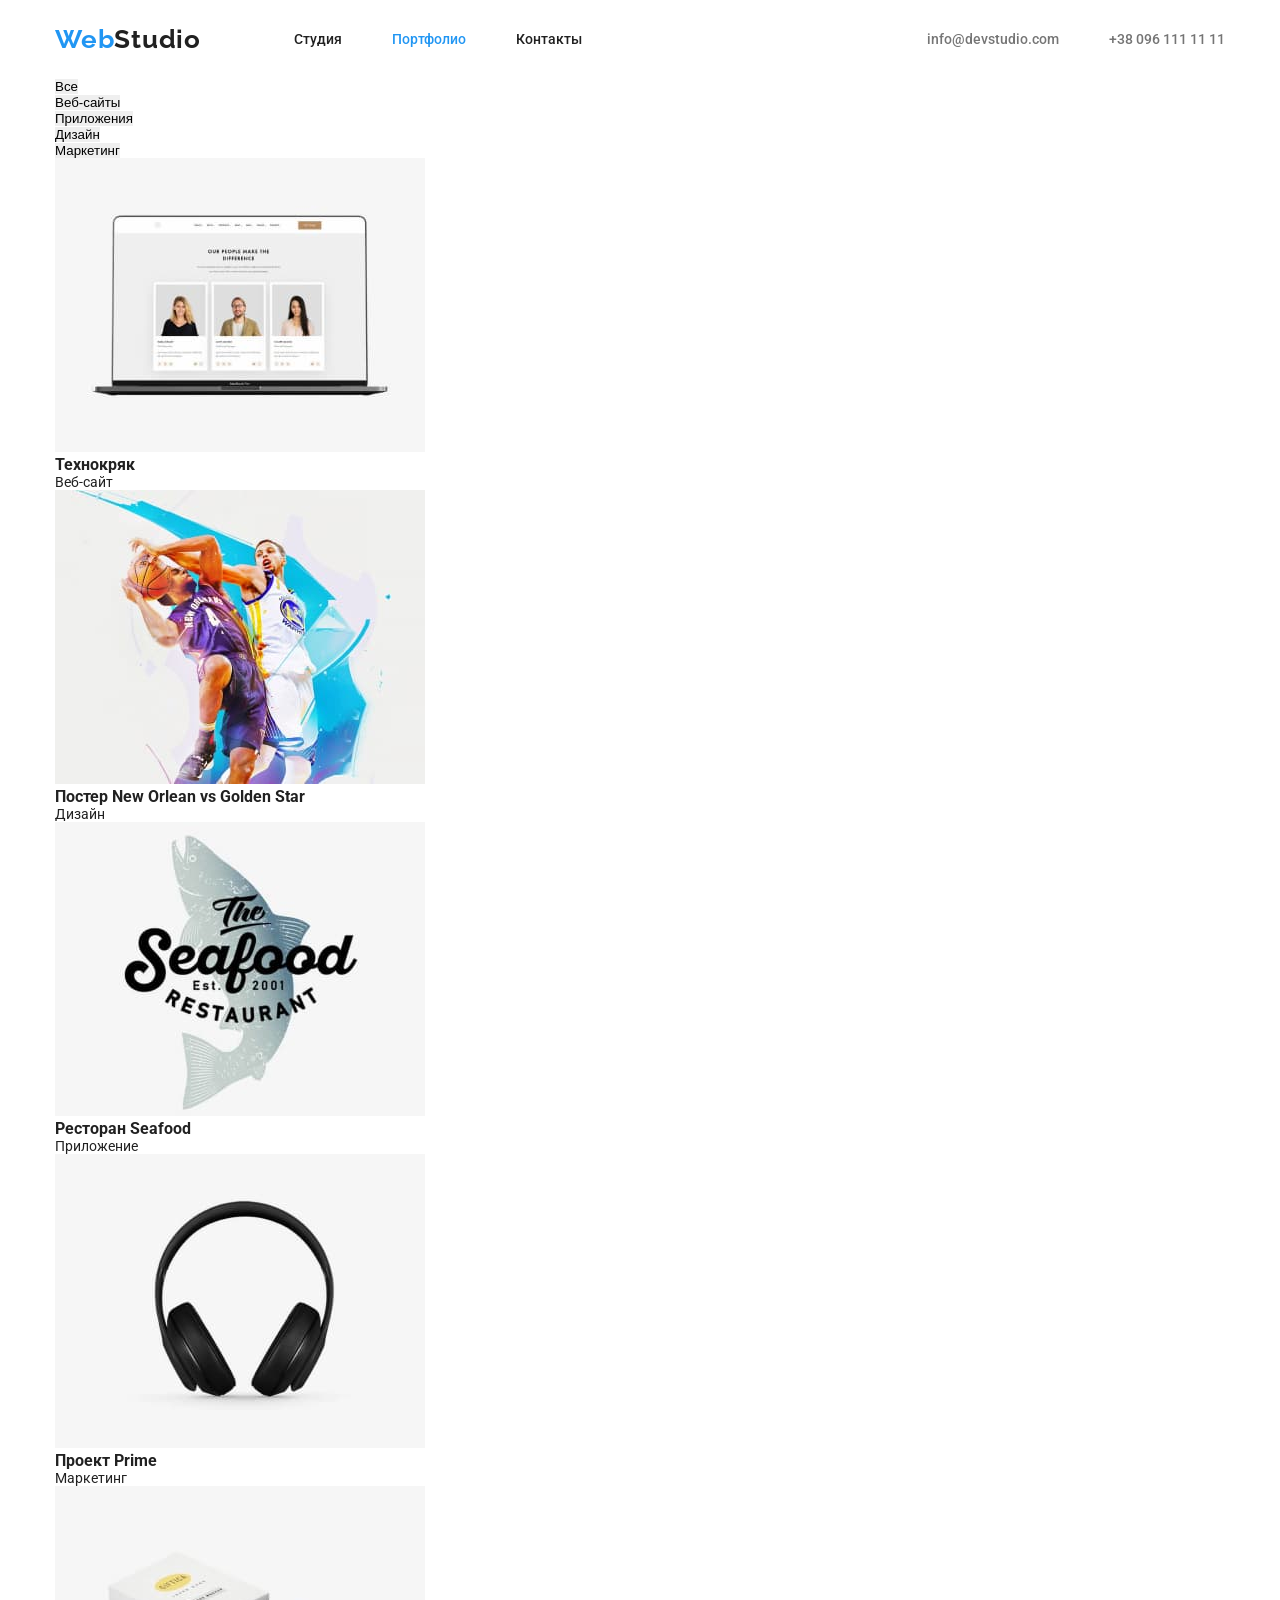
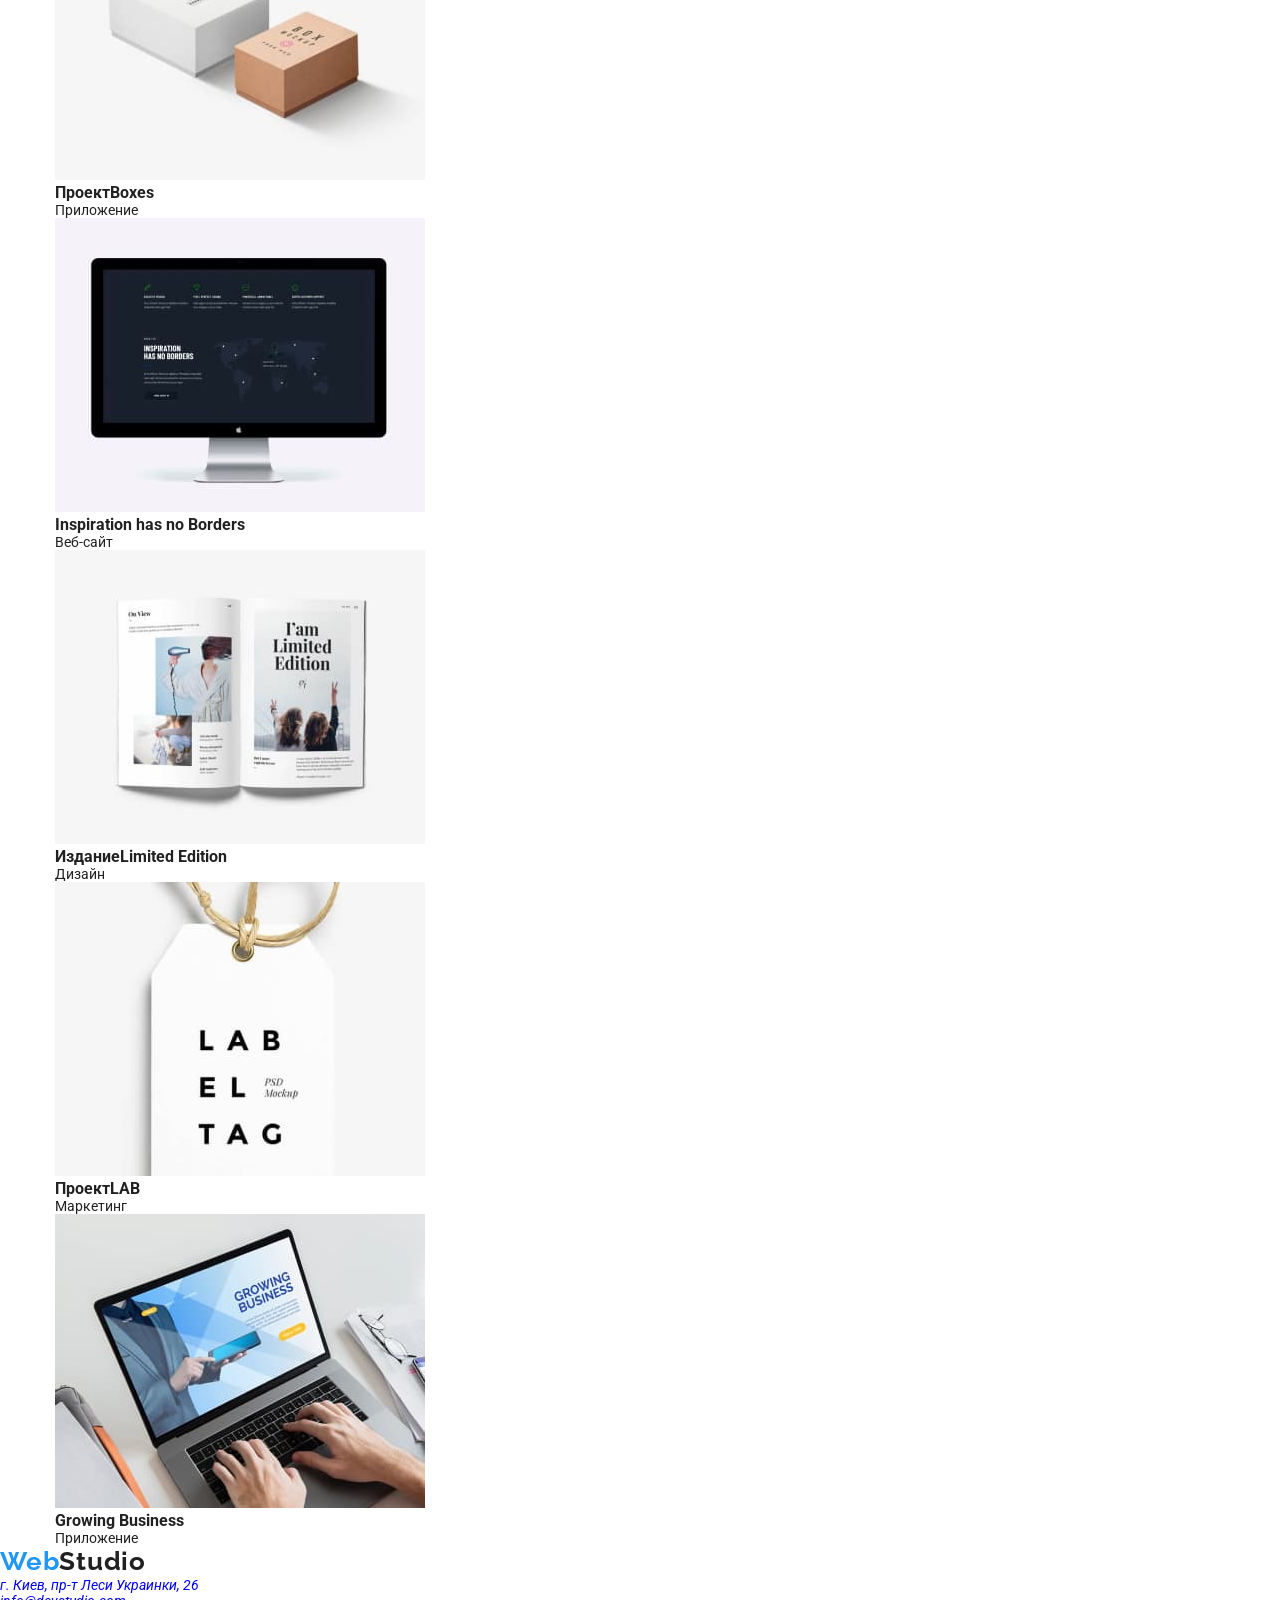
==== portfolio.html @ 77fec7ca "portfolio page  added Portfolio and syles partly" ====
<!DOCTYPE html>
<html lang="ru">
    <head>
        <meta charset="UTF-8" />
        <meta http-equiv="X-UA-Compatible" content="IE=edge" />
        <meta name="viewport" content="width=device-width, initial-scale=1.0" />
        <title>WebStudio</title>
        <link rel="preconnect" href="https://fonts.googleapis.com" />
        <link rel="preconnect" href="https://fonts.gstatic.com" crossorigin />
        <link
            href="https://fonts.googleapis.com/css2?family=Raleway:wght@500;700&family=Roboto:wght@400;500;700;900&display=swap"
            rel="stylesheet"
        />
        <link rel="stylesheet" href="./css/style.css" />
        <style>
            body {
                font-size: 14px;
                font-weight: 400;
                font-style: normal;
                font-family: 'Roboto', sans-serif;
                color: var(--primary-color);
            }
        </style>
    </head>
    <body>
        <header class="header">
            <div class="container header-container">
                <nav class="page-nav">
                    <a href="index.html" class="logo" lang="en"
                        >Web<span class="logo-studio">Studio</span></a
                    >
                    <ul class="nav-links">
                        <li class="nav-links-item">
                            <a class="nav-links-link" href="./index.html"
                                >Студия</a
                            >
                        </li>
                        <li class="nav-links-item">
                            <a
                                class="nav-links-link current"
                                href="./portfolio.html"
                                >Портфолио</a
                            >
                        </li>
                        <li class="nav-links-item">
                            <a class="nav-links-link" href="#">Контакты</a>
                        </li>
                    </ul>
                </nav>

                <ul class="contacts">
                    <li class="contacts-item">
                        <a
                            class="contacts-link"
                            href="mailto:info@devstudio.com"
                            >info@devstudio.com</a
                        >
                    </li>
                    <li class="contacts-item">
                        <a class="contacts-link" href="tel.:+380961111111"
                            >+38 096 111 11 11</a
                        >
                    </li>
                </ul>
            </div>
        </header>
        <main>
            <section>
                <h1 hidden>Примеры работ</h1>
                <div class="container">
                    <nav>
                        <ul>
                            <li><button type="button">Все</button></li>
                            <li><button type="button">Веб-сайты</button></li>
                            <li><button type="button">Приложения</button></li>
                            <li><button type="button">Дизайн</button></li>
                            <li><button type="button">Маркетинг</button></li>
                        </ul>
                    </nav>
                </div>
                <div class="container">
                    <ul>
                        <li>
                            <img
                                src="./images/project-1.jpg"
                                alt="Экран ноутбука"
                                width="370"
                                height="294"
                            />
                            <div>
                                <h3>Технокряк</h3>
                                <p>Веб-сайт</p>
                            </div>
                        </li>
                        <li>
                            <img
                                src="./images/project-2.jpg"
                                alt="Постер Баскетбол"
                                width="370"
                                height="294"
                            />
                            <div>
                                <h3>
                                    Постер
                                    <span lang="en"
                                        >New Orlean vs Golden Star</span
                                    >
                                </h3>
                                <p>Дизайн</p>
                            </div>
                        </li>
                        <li>
                            <img
                                src="./images/project-3.jpg"
                                alt="Логотип ресторана в виде рыбы"
                                width="370"
                                height="294"
                            />
                            <div>
                                <h3>Ресторан <span lang="en">Seafood</span></h3>
                                <p>Приложение</p>
                            </div>
                        </li>
                        <li>
                            <img
                                src="./images/project-4.jpg"
                                alt="Чёрные наушники"
                                width="370"
                                height="294"
                            />
                            <div>
                                <h3>Проект <span>Prime</span></h3>
                                <p>Маркетинг</p>
                            </div>
                        </li>
                        <li>
                            <img
                                src="./images/project-5.jpg"
                                alt="Две коробки"
                                width="370"
                                height="294"
                            />
                            <div>
                                <h3>Проект<span>Boxes</span></h3>
                                <p>Приложение</p>
                            </div>
                        </li>
                        <li>
                            <img
                                src="./images/project-6.jpg"
                                alt="Монитор"
                                width="370"
                                height="294"
                            />
                            <div>
                                <h3 lang="en">Inspiration has no Borders</h3>
                                <p>Веб-сайт</p>
                            </div>
                        </li>
                        <li>
                            <img
                                src="./images/project-7.jpg"
                                alt="Открытый журнал"
                                width="370"
                                height="294"
                            />
                            <div>
                                <h3>
                                    Издание<span lang="en"
                                        >Limited Edition</span
                                    >
                                </h3>
                                <p>Дизайн</p>
                            </div>
                        </li>
                        <li>
                            <img
                                src="./images/project-8.jpg"
                                alt="Белая лейба"
                                width="370"
                                height="294"
                            />
                            <div>
                                <h3>Проект<span lang="en">LAB</span></h3>
                                <p>Маркетинг</p>
                            </div>
                        </li>
                        <li>
                            <img
                                src="./images/project-9.jpg"
                                alt="включенный ноутбук"
                                width="370"
                                height="294"
                            />
                            <div>
                                <h3 lang="en">Growing Business</h3>
                                <p>Приложение</p>
                            </div>
                        </li>
                    </ul>
                </div>
            </section>
        </main>
        <footer>
            <a href="index.html" class="logo" lang="en"
                >Web<span class="logo-studio">Studio</span></a
            >
            <address>
                <ul>
                    <li>
                        <a
                            href="https://goo.gl/maps/FijGcH8Aq5q6NyHH6"
                            target="_blank"
                            rel="noopener noreferrer"
                            >г. Киев, пр-т Леси Украинки, 26</a
                        >
                    </li>
                    <li>
                        <a href="mailto:info@devstudio.com"
                            >info@devstudio.com</a
                        >
                    </li>
                    <li>
                        <a href="tel.:+380961111111">+38 096 111 11 11</a>
                    </li>
                </ul>
            </address>
        </footer>
    </body>
</html>
---- css/style.css ----
:root {
    --primary-color: #212121;
    --secondary-color: #757575;
    --hover-color: #2196f3;
    --background-color: #2f303a;
}
/* Reset styles */
*,
*::after,
*::before {
    margin: 0;
    padding: 0;
    box-sizing: border-box;
}
a {
    text-decoration: none;
}
ul {
    list-style: none;
}
input,
textarea {
    outline: none;
}
button {
    cursor: pointer;
    border: none;
}
/* Main styles */
body {
    font-size: 14px;
    font-weight: 400;
    font-style: normal;
    font-family: 'Roboto', sans-serif;
    color: var(--primary-color);
}
.section {
    padding: 94px 0;
}

.container {
    width: 1200px;
    margin: 0 auto;
    padding: 0 15px;
}
.page-nav,
.contacts,
.nav-links,
.header-container {
    display: flex;
}

.header-container {
    justify-content: space-between;
}
.logo {
    font-family: 'Raleway';
    font-style: normal;
    font-weight: bold;
    font-size: 26px;
    line-height: 31px;
    letter-spacing: 0.03em;
    color: var(--hover-color);
    margin-right: 93px;
}
.logo span {
    color: var(--primary-color);
}
.nav-links-item + .nav-links-item {
    margin-left: 50px;
}
.contacts-item:not(:last-child) {
    margin-right: 50px;
}
.nav-links-link,
.contacts-link {
    padding: 31px 0;
    display: block;
    color: var(--primary-color);
    font-weight: 500;
}
.contacts-link {
    color: var(--secondary-color);
}
.page-nav {
    align-items: center;
}
.contacts-link:focus,
.nav-links-link:focus,
.contacts-link:hover,
.nav-links-link:hover {
    color: var(--hover-color);
}
.current {
    color: var(--hover-color);
}
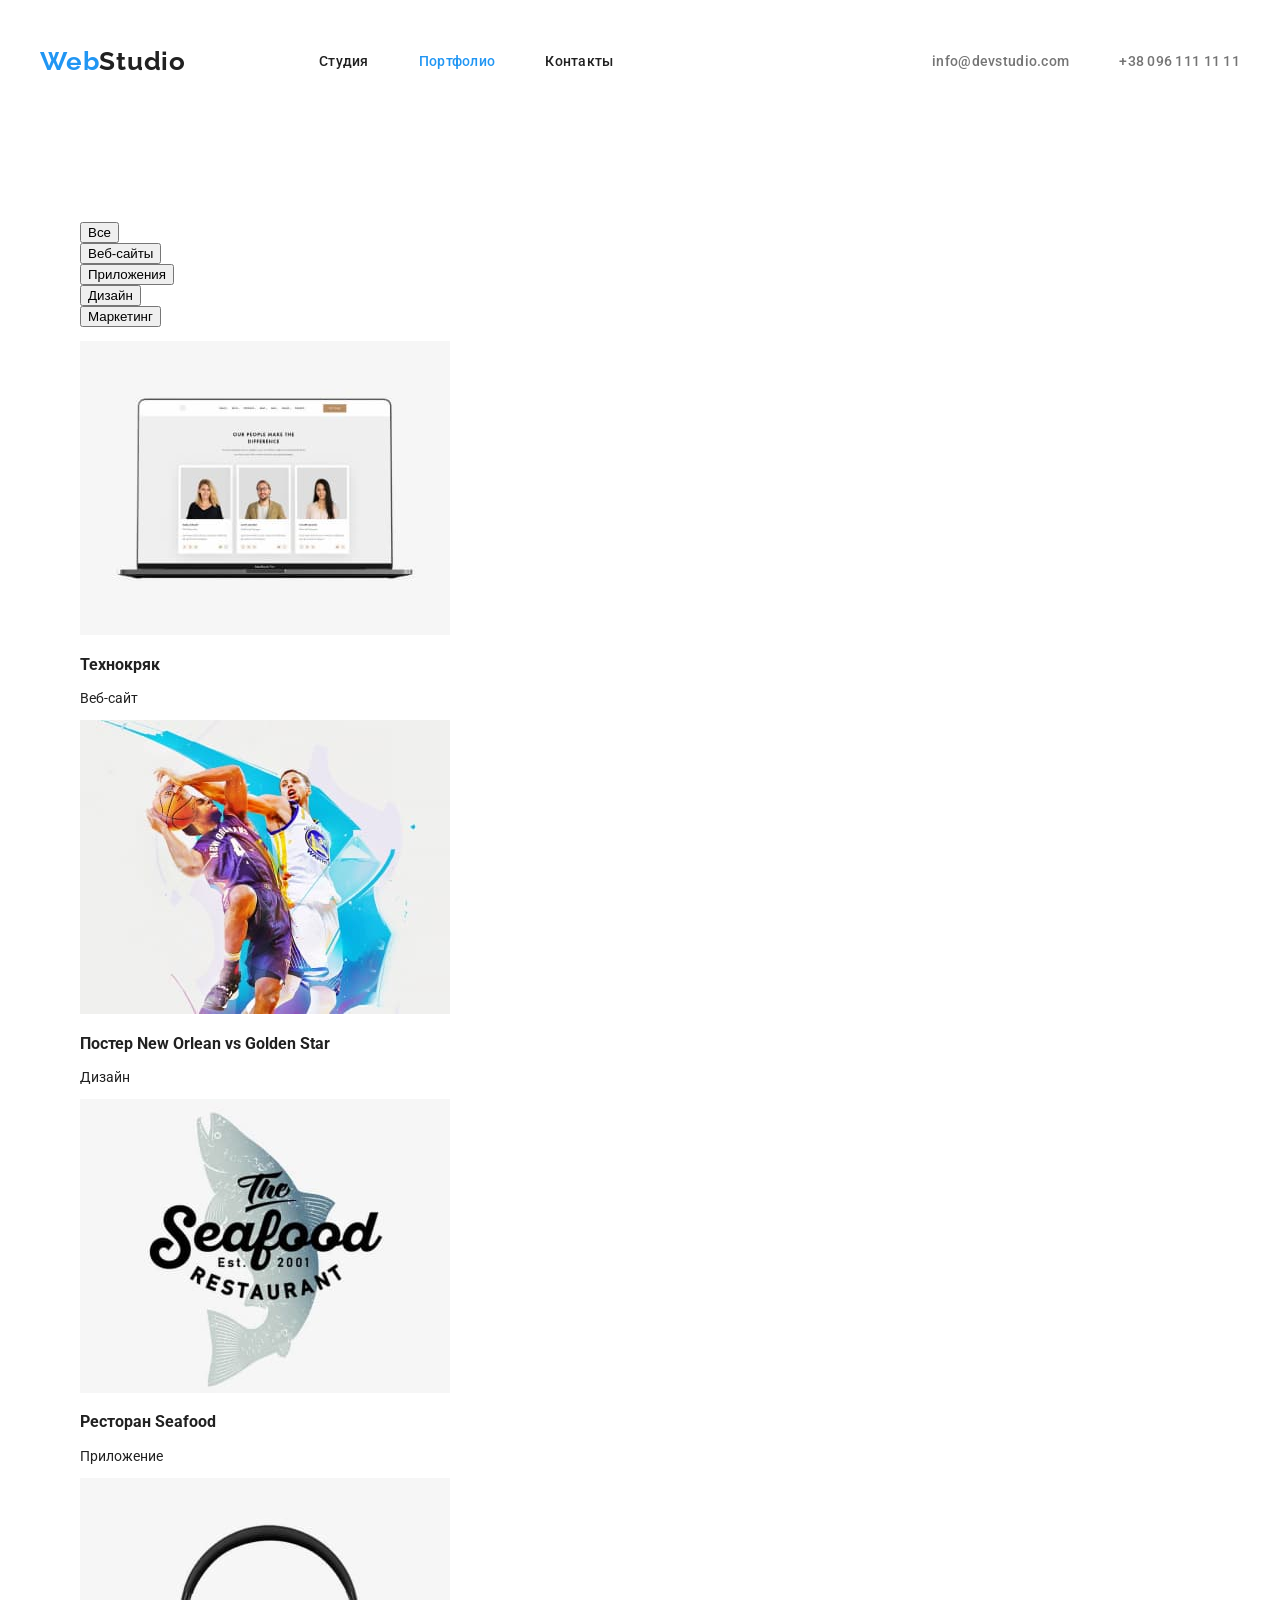
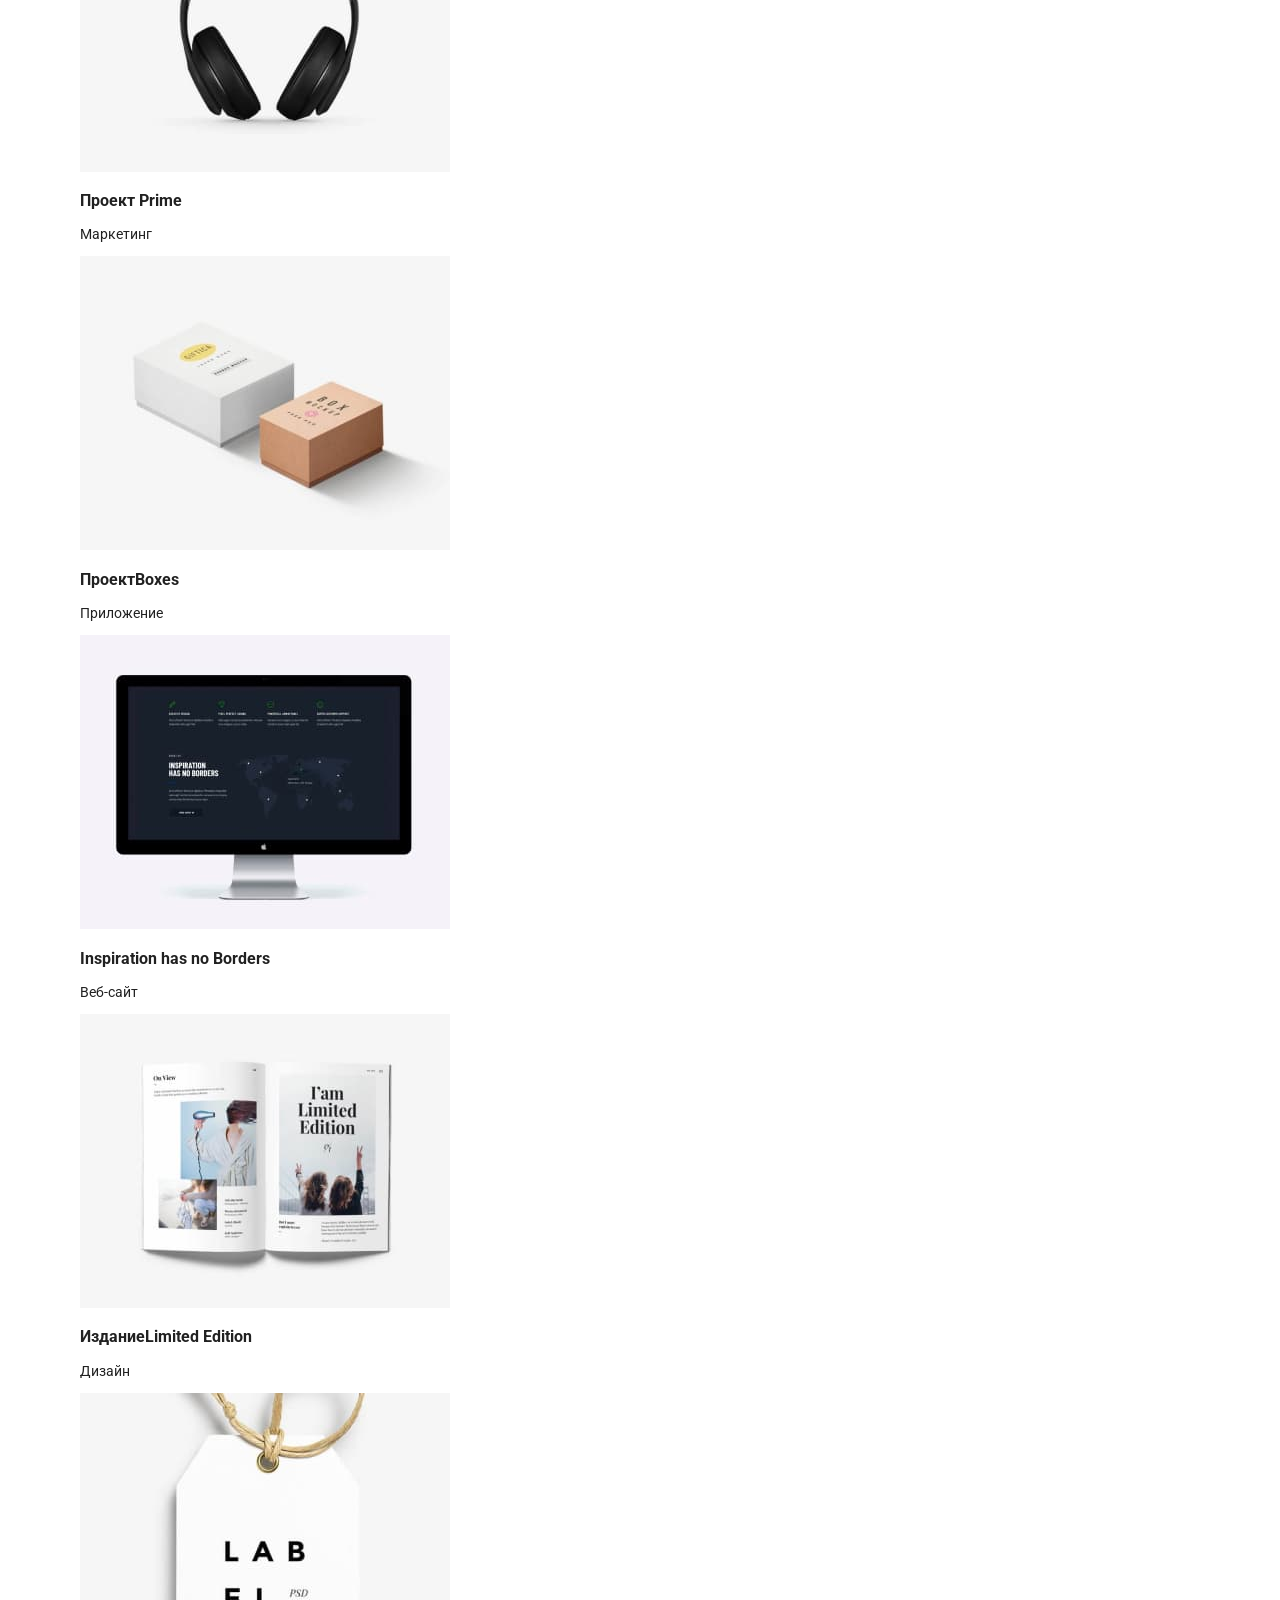
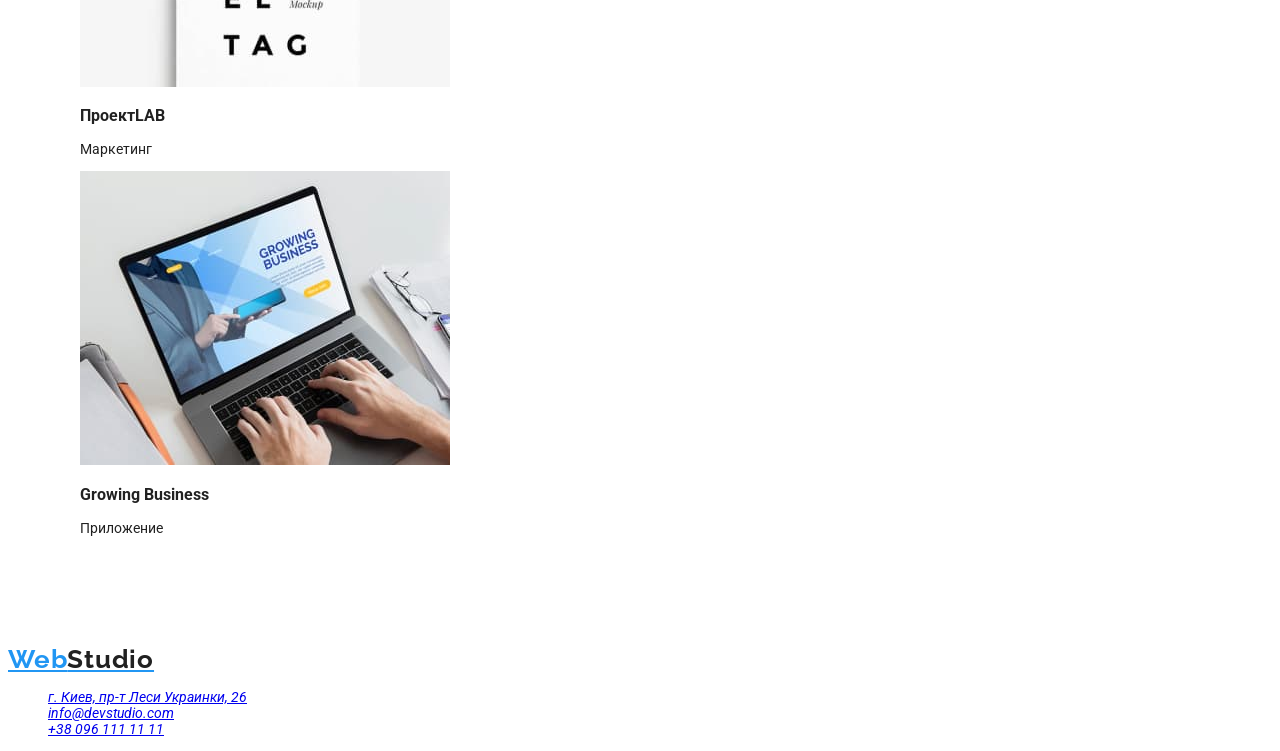
==== commit 913949c7: "всё что успел к 23:00 Доделаю сегодня до 24:00" ====
--- a/portfolio.html
+++ b/portfolio.html
@@ -26,38 +26,43 @@
         <header class="header">
             <div class="container header-container">
                 <nav class="page-nav">
-                    <a href="index.html" class="logo" lang="en"
+                    <a href="index.html" class="logo link-reset" lang="en"
                         >Web<span class="logo-studio">Studio</span></a
                     >
-                    <ul class="nav-links">
+                    <ul class="nav-links ul-reset">
                         <li class="nav-links-item">
-                            <a class="nav-links-link" href="./index.html"
+                            <a
+                                class="nav-links-link link-reset"
+                                href="./index.html"
                                 >Студия</a
                             >
                         </li>
                         <li class="nav-links-item">
                             <a
-                                class="nav-links-link current"
+                                class="nav-links-link current link-reset"
                                 href="./portfolio.html"
                                 >Портфолио</a
                             >
                         </li>
                         <li class="nav-links-item">
-                            <a class="nav-links-link" href="#">Контакты</a>
+                            <a class="nav-links-link link-reset" href="#"
+                                >Контакты</a
+                            >
                         </li>
                     </ul>
                 </nav>
-
-                <ul class="contacts">
+                <ul class="contacts ul-reset">
                     <li class="contacts-item">
                         <a
-                            class="contacts-link"
+                            class="contacts-link link-reset"
                             href="mailto:info@devstudio.com"
                             >info@devstudio.com</a
                         >
                     </li>
                     <li class="contacts-item">
-                        <a class="contacts-link" href="tel.:+380961111111"
+                        <a
+                            class="contacts-link link-reset"
+                            href="tel.:+380961111111"
                             >+38 096 111 11 11</a
                         >
                     </li>
@@ -65,11 +70,11 @@
             </div>
         </header>
         <main>
-            <section>
+            <section class="section">
                 <h1 hidden>Примеры работ</h1>
                 <div class="container">
                     <nav>
-                        <ul>
+                        <ul class="ul-reset">
                             <li><button type="button">Все</button></li>
                             <li><button type="button">Веб-сайты</button></li>
                             <li><button type="button">Приложения</button></li>
@@ -79,7 +84,7 @@
                     </nav>
                 </div>
                 <div class="container">
-                    <ul>
+                    <ul class="ul-reset">
                         <li>
                             <img
                                 src="./images/project-1.jpg"
@@ -206,7 +211,7 @@
                 >Web<span class="logo-studio">Studio</span></a
             >
             <address>
-                <ul>
+                <ul class="ul-reset">
                     <li>
                         <a
                             href="https://goo.gl/maps/FijGcH8Aq5q6NyHH6"
--- a/css/style.css
+++ b/css/style.css
@@ -3,30 +3,10 @@
     --secondary-color: #757575;
     --hover-color: #2196f3;
     --background-color: #2f303a;
+    --light-color: #fff;
+    --alt-hover-color: #188ce8;
 }
-/* Reset styles */
-*,
-*::after,
-*::before {
-    margin: 0;
-    padding: 0;
-    box-sizing: border-box;
-}
-a {
-    text-decoration: none;
-}
-ul {
-    list-style: none;
-}
-input,
-textarea {
-    outline: none;
-}
-button {
-    cursor: pointer;
-    border: none;
-}
-/* Main styles */
+
 body {
     font-size: 14px;
     font-weight: 400;
@@ -48,6 +28,9 @@
 .nav-links,
 .header-container {
     display: flex;
+    font-weight: 500;
+    line-height: 1.14;
+    letter-spacing: 0.02em;
 }
 
 .header-container {
@@ -55,10 +38,9 @@
 }
 .logo {
     font-family: 'Raleway';
-    font-style: normal;
     font-weight: bold;
     font-size: 26px;
-    line-height: 31px;
+    line-height: 1.19;
     letter-spacing: 0.03em;
     color: var(--hover-color);
     margin-right: 93px;
@@ -78,6 +60,7 @@
     display: block;
     color: var(--primary-color);
     font-weight: 500;
+    line-height: 1.17;
 }
 .contacts-link {
     color: var(--secondary-color);
@@ -94,3 +77,83 @@
 .current {
     color: var(--hover-color);
 }
+.link-reset {
+    text-decoration: none;
+}
+.hero-hl {
+    color: var(--light-color);
+}
+.hero-section {
+    background-color: var(--background-color);
+    font-weight: 900;
+    font-size: 44px;
+    line-height: 1.36;
+    /* or 136% */
+
+    text-align: center;
+    letter-spacing: 0.06em;
+    text-transform: uppercase;
+    text-shadow: 0px 4px 4px rgba(0, 0, 0, 0.25);
+}
+.ul-reset {
+    list-style: none;
+}
+.order-button {
+    color: var(--light-color);
+}
+.button {
+    cursor: pointer;
+    border: none;
+    border: none;
+    color: var(--light-color);
+    background-color: var(--hover-color);
+    font-weight: 700;
+    font-size: 16px;
+    line-height: 1.87;
+}
+.order-button:hover,
+.order-button:focus {
+    background-color: #188ce8;
+}
+.feature-hl {
+    font-weight: 700;
+    line-height: 1.14;
+    letter-spacing: 0.03em;
+    text-transform: uppercase;
+}
+.feature-text {
+    line-height: 1.17;
+    letter-spacing: 0.03em;
+    color: var(--secondary-color);
+}
+.what-we-do-hl {
+    font-weight: 700;
+    font-size: 36px;
+    line-height: 1.17;
+    text-align: center;
+    letter-spacing: 0.03em;
+}
+.team-hl {
+    font-weight: 700;
+    font-size: 36px;
+    line-height: 1.17;
+    text-align: center;
+    letter-spacing: 0.03em;
+}
+.teammate-name {
+    font-weight: 500;
+    font-size: 16px;
+    line-height: 1.19;
+    text-align: center;
+    letter-spacing: 0.03em;
+}
+.position {
+    font-size: 16px;
+    line-height: 1.19;
+    text-align: center;
+    letter-spacing: 0.03em;
+    color: var(--secondary-color);
+}
+.footer {
+    background-color: var(--background-color);
+}
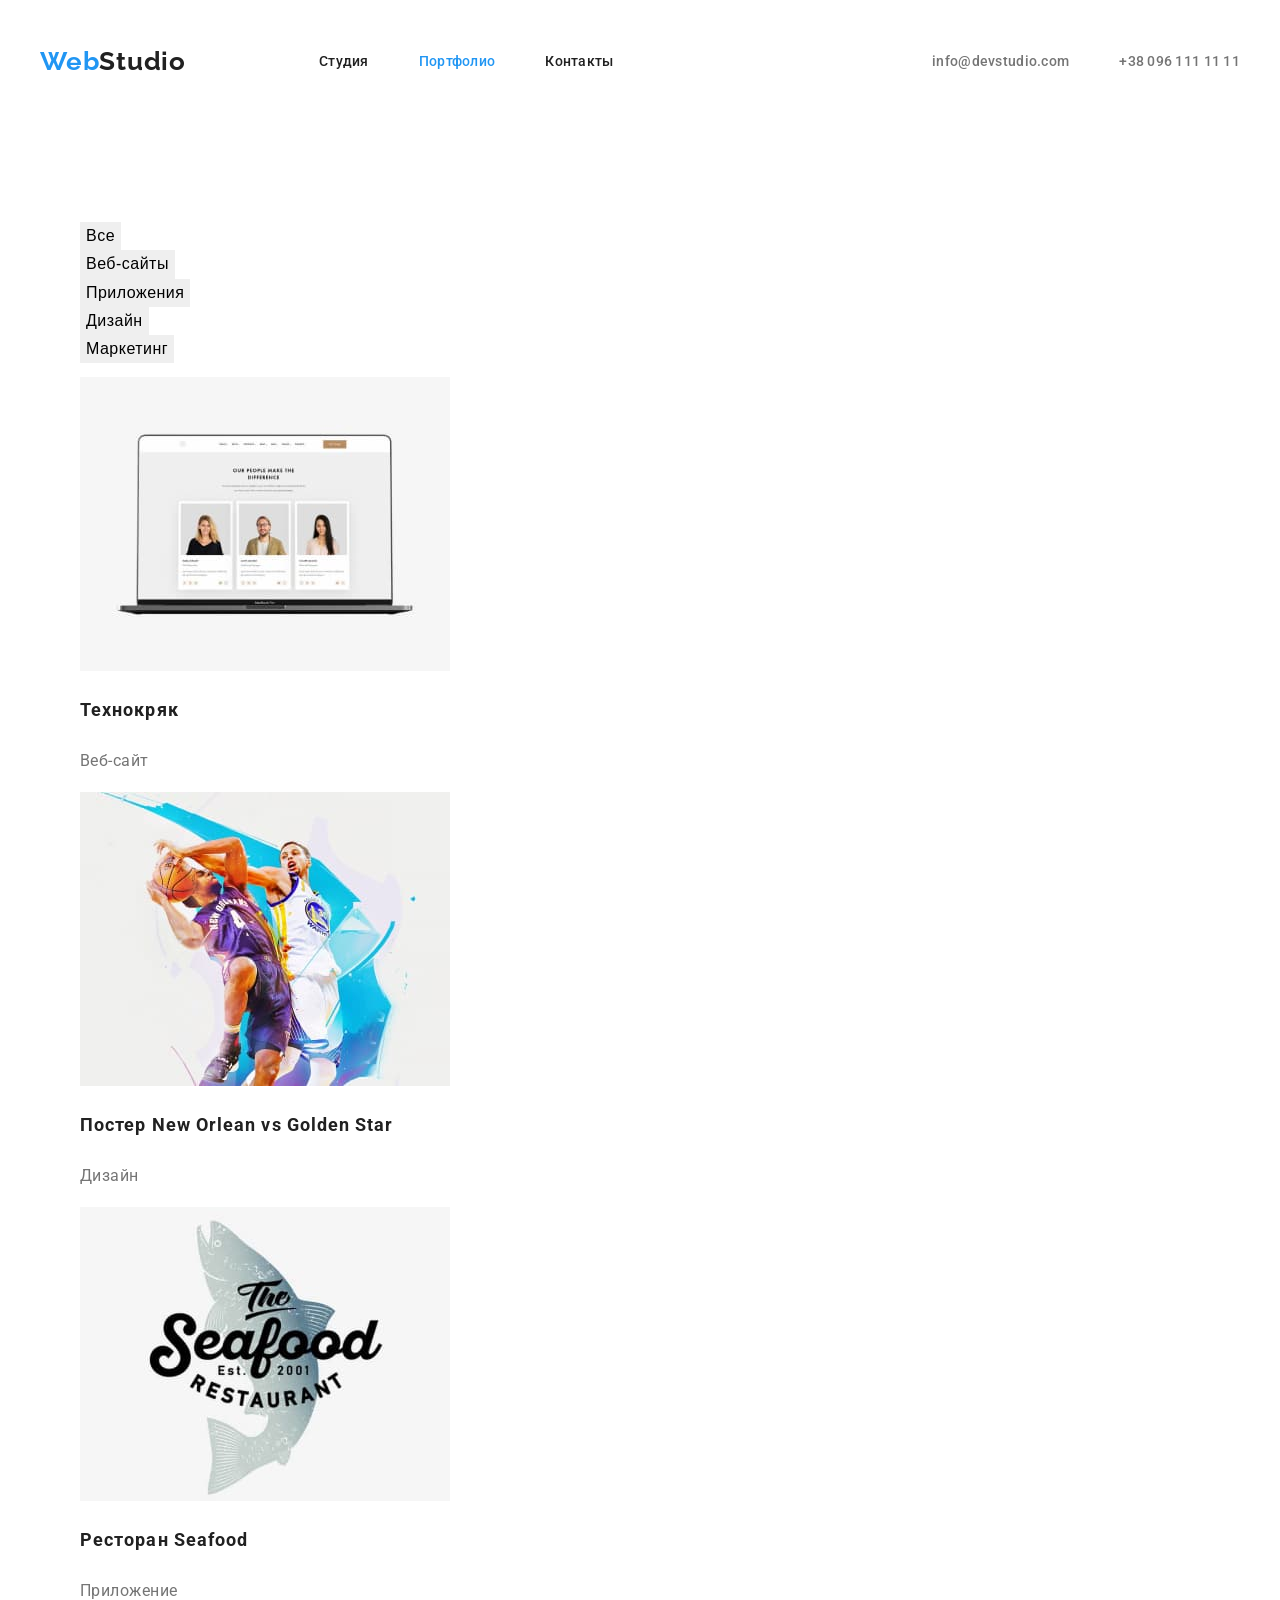
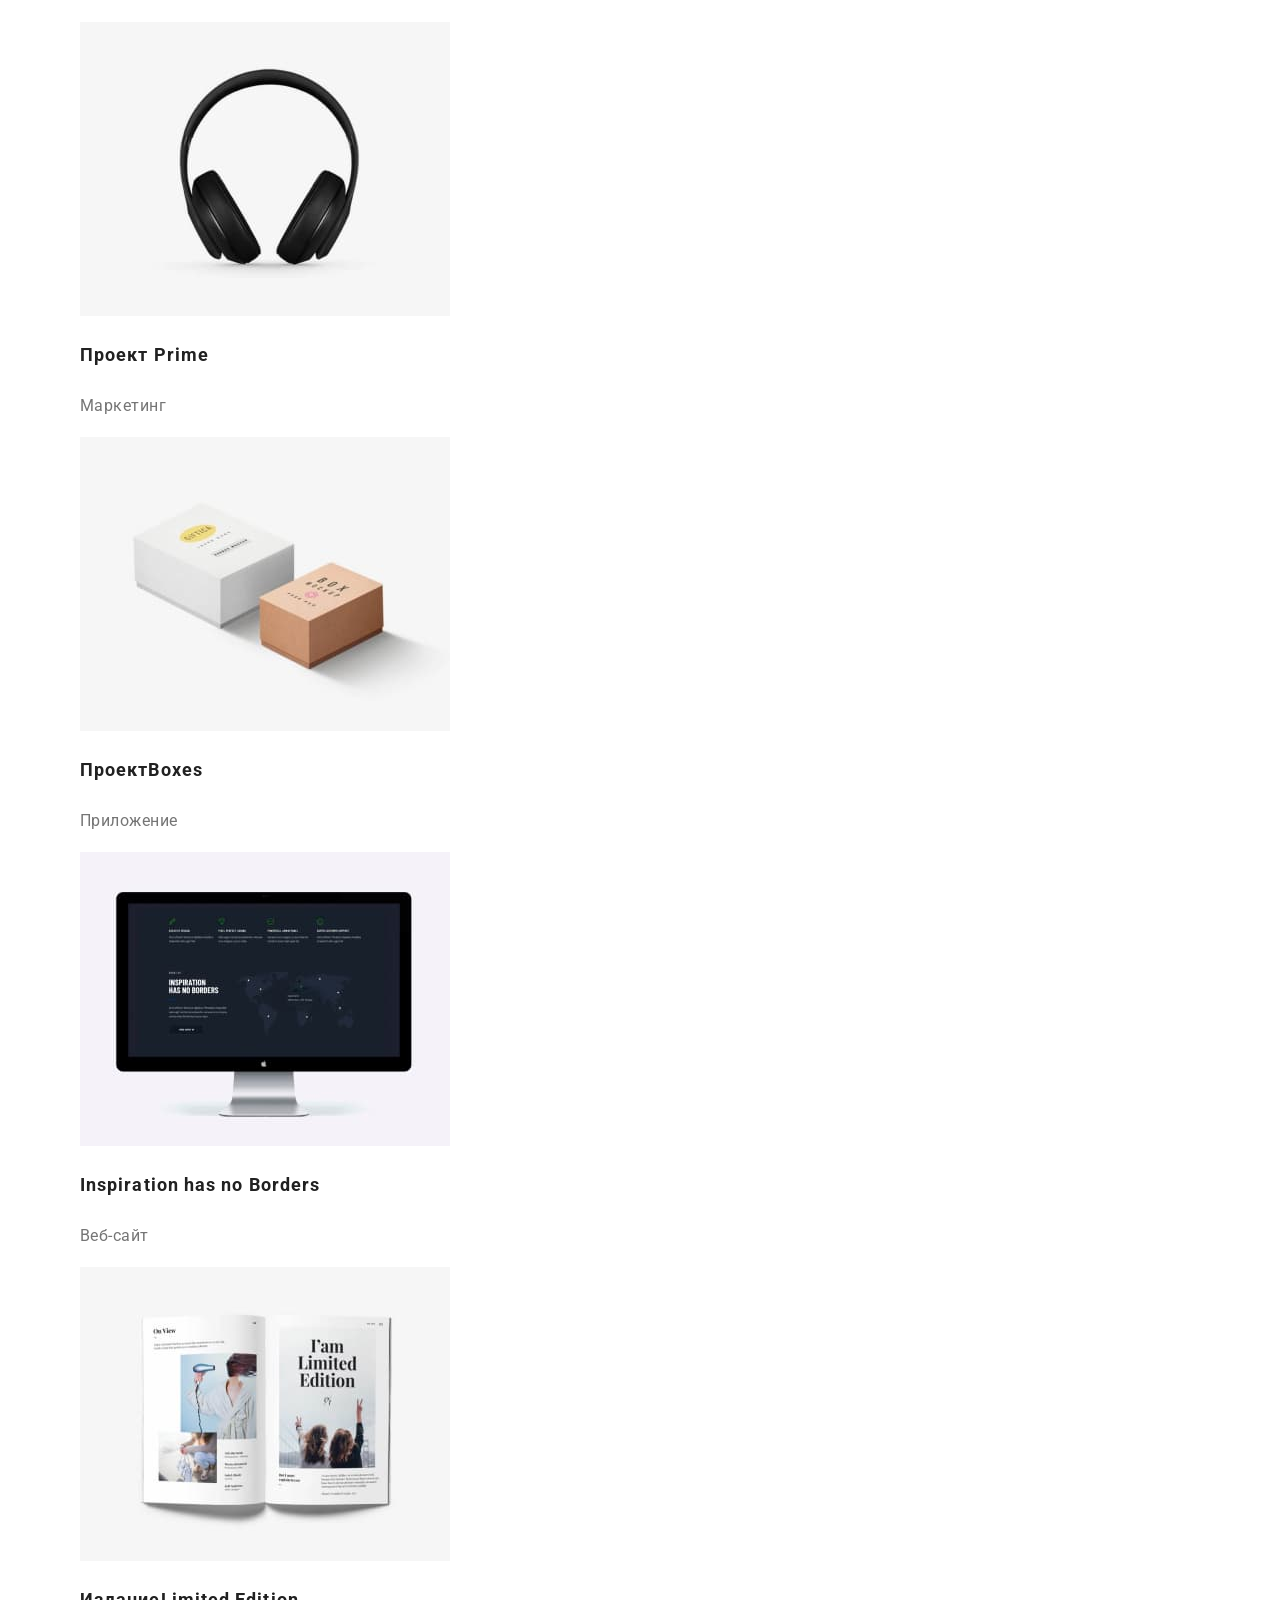
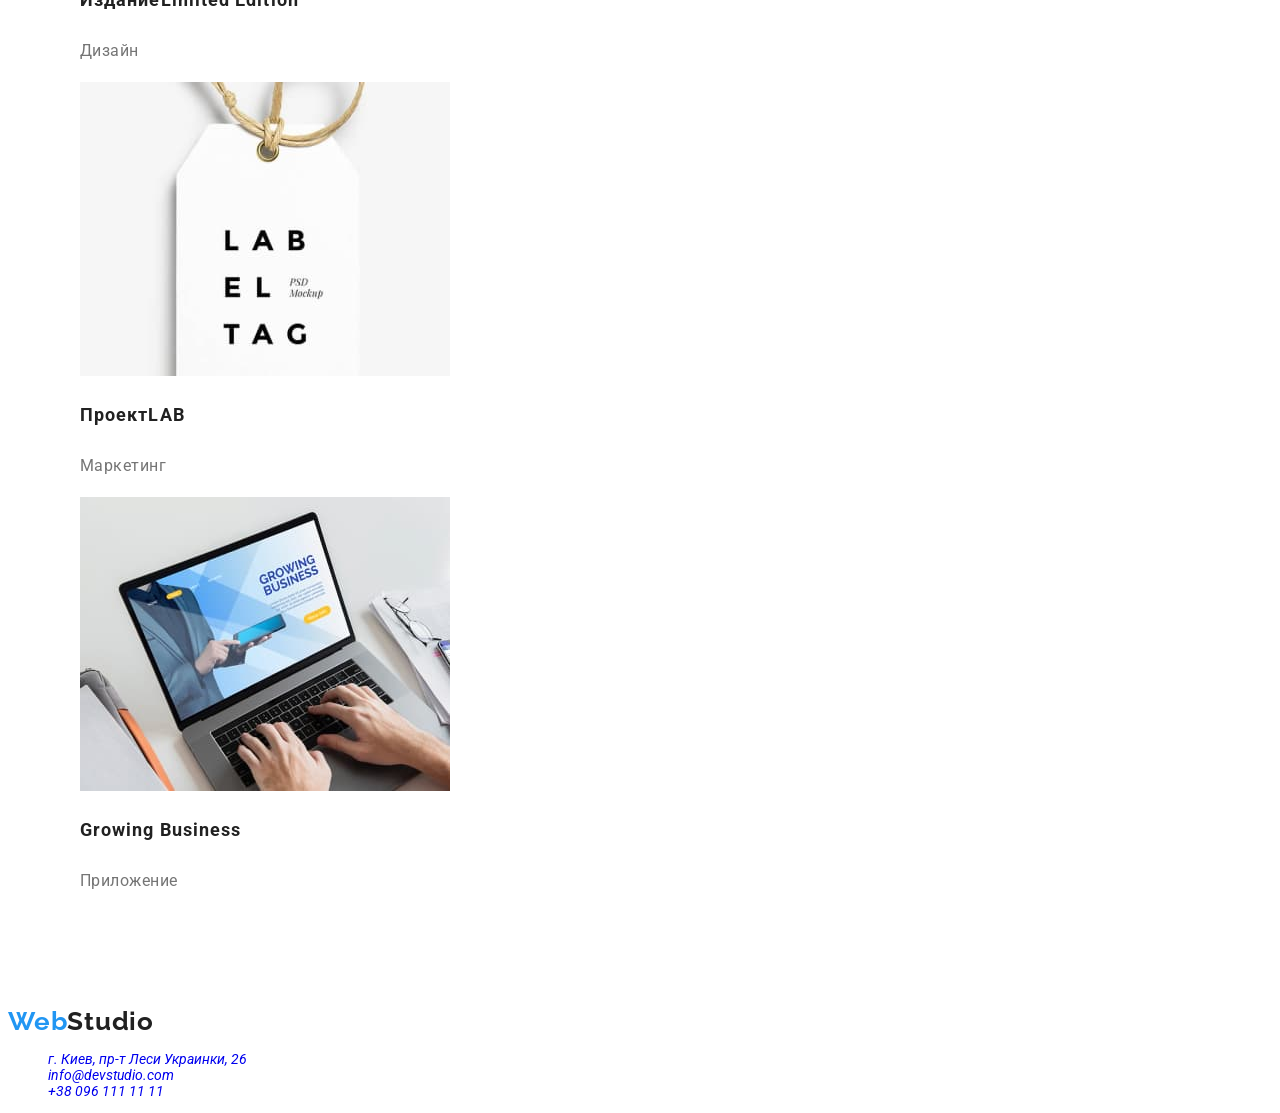
==== commit f53d2a8e: "portfolio styles Почти закончил" ====
--- a/portfolio.html
+++ b/portfolio.html
@@ -75,16 +75,36 @@
                 <div class="container">
                     <nav>
                         <ul class="ul-reset">
-                            <li><button type="button">Все</button></li>
-                            <li><button type="button">Веб-сайты</button></li>
-                            <li><button type="button">Приложения</button></li>
-                            <li><button type="button">Дизайн</button></li>
-                            <li><button type="button">Маркетинг</button></li>
+                            <li>
+                                <button type="button" class="filter-button">
+                                    Все
+                                </button>
+                            </li>
+                            <li>
+                                <button type="button" class="filter-button">
+                                    Веб-сайты
+                                </button>
+                            </li>
+                            <li>
+                                <button type="button" class="filter-button">
+                                    Приложения
+                                </button>
+                            </li>
+                            <li>
+                                <button type="button" class="filter-button">
+                                    Дизайн
+                                </button>
+                            </li>
+                            <li>
+                                <button type="button" class="filter-button">
+                                    Маркетинг
+                                </button>
+                            </li>
                         </ul>
                     </nav>
                 </div>
                 <div class="container">
-                    <ul class="ul-reset">
+                    <ul class="ul-reset portfolio-list">
                         <li>
                             <img
                                 src="./images/project-1.jpg"
@@ -207,13 +227,14 @@
             </section>
         </main>
         <footer>
-            <a href="index.html" class="logo" lang="en"
+            <a href="index.html" class="logo link-reset" lang="en"
                 >Web<span class="logo-studio">Studio</span></a
             >
             <address>
                 <ul class="ul-reset">
                     <li>
                         <a
+                            class="link-reset address-link"
                             href="https://goo.gl/maps/FijGcH8Aq5q6NyHH6"
                             target="_blank"
                             rel="noopener noreferrer"
@@ -221,12 +242,18 @@
                         >
                     </li>
                     <li>
-                        <a href="mailto:info@devstudio.com"
+                        <a
+                            class="link-reset address-link"
+                            href="mailto:info@devstudio.com"
                             >info@devstudio.com</a
                         >
                     </li>
                     <li>
-                        <a href="tel.:+380961111111">+38 096 111 11 11</a>
+                        <a
+                            class="link-reset address-link"
+                            href="tel.:+380961111111"
+                            >+38 096 111 11 11</a
+                        >
                     </li>
                 </ul>
             </address>
--- a/css/style.css
+++ b/css/style.css
@@ -104,7 +104,6 @@
 .button {
     cursor: pointer;
     border: none;
-    border: none;
     color: var(--light-color);
     background-color: var(--hover-color);
     font-weight: 700;
@@ -157,3 +156,33 @@
 .footer {
     background-color: var(--background-color);
 }
+.filter-button {
+    border: none;
+    font-weight: 500;
+    font-size: 16px;
+    line-height: 1.63;
+    text-align: center;
+    letter-spacing: 0.03em;
+}
+.filter-button:hover,
+filter-button:focus {
+    color: var(--light-color);
+    background-color: var(--hover-color);
+    border: none;
+}
+.portfolio-list h3 {
+    font-weight: 700;
+    font-size: 18px;
+    line-height: 2;
+    letter-spacing: 0.06em;
+}
+.portfolio-list p {
+    font-size: 16px;
+    line-height: 1.88;
+    letter-spacing: 0.03em;
+    color: var(--secondary-color);
+}
+.address-link:hover,
+.address-link:focus {
+    color: var();
+}
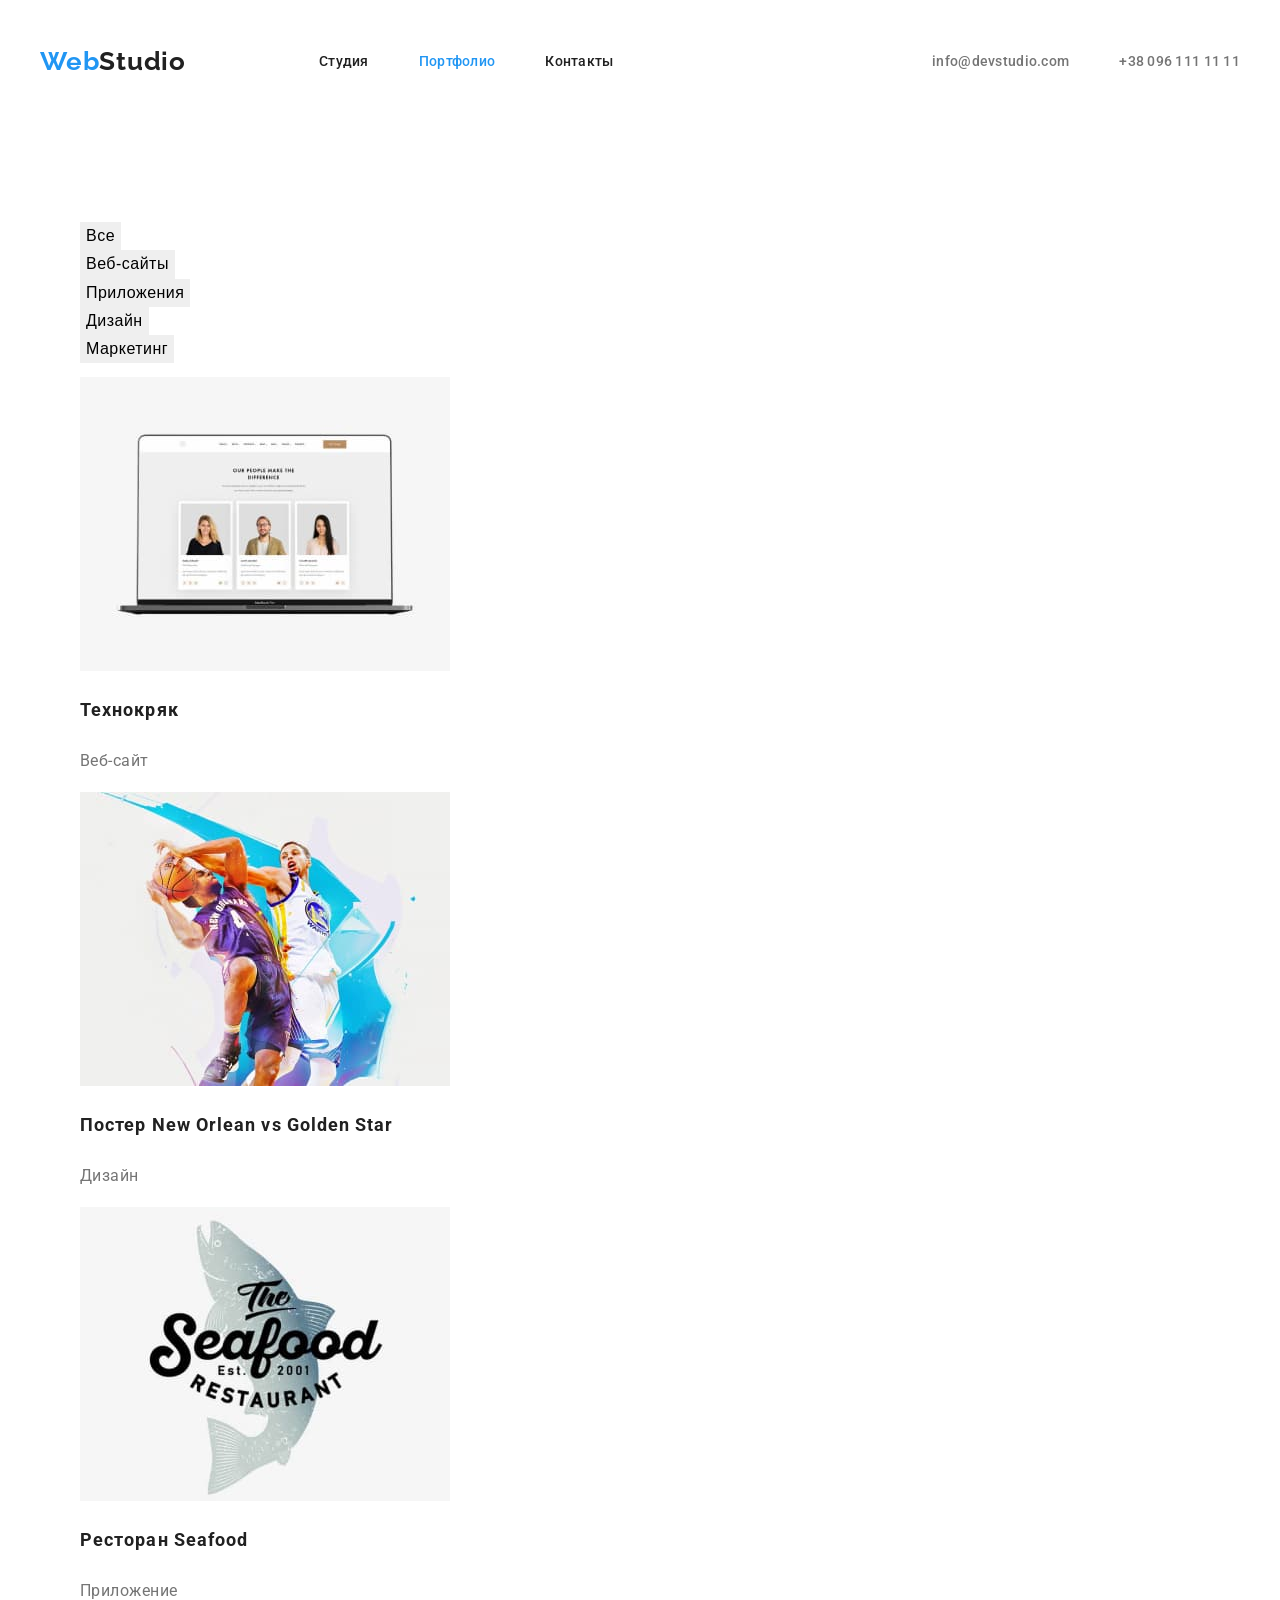
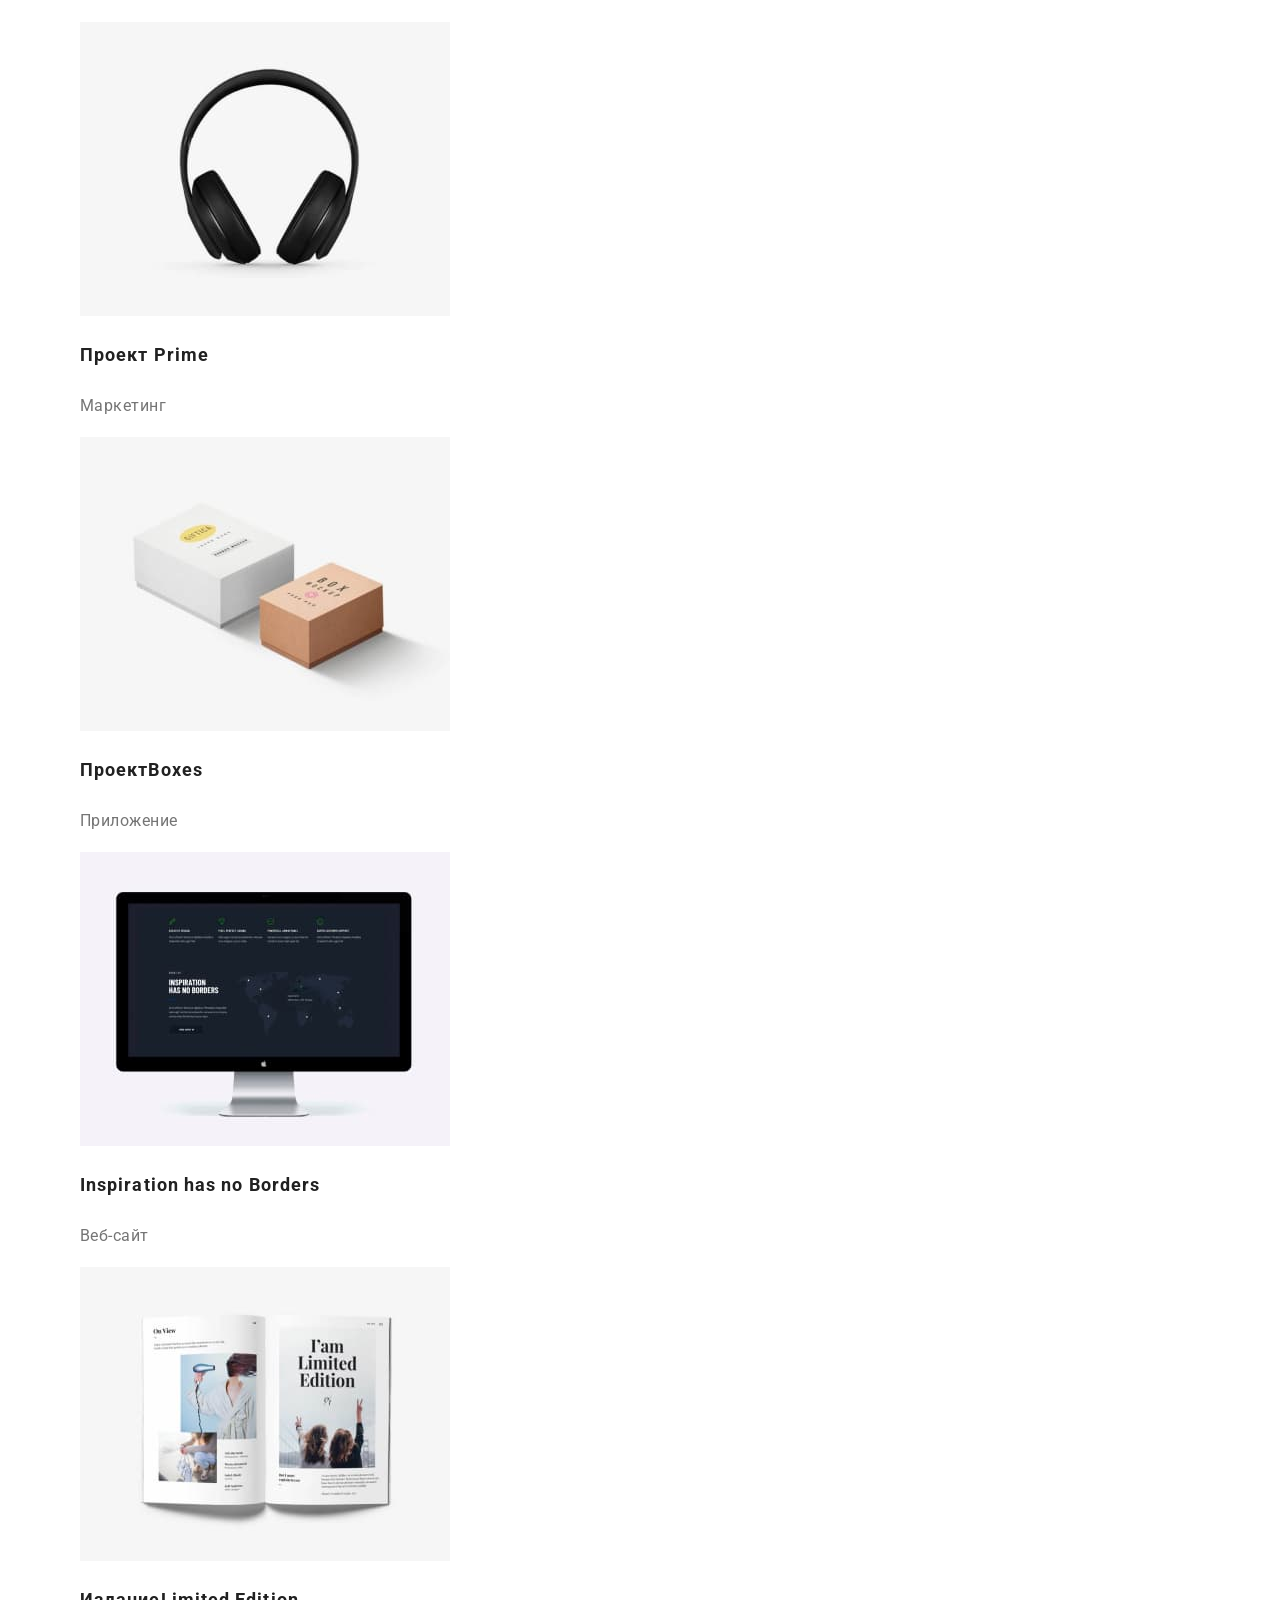
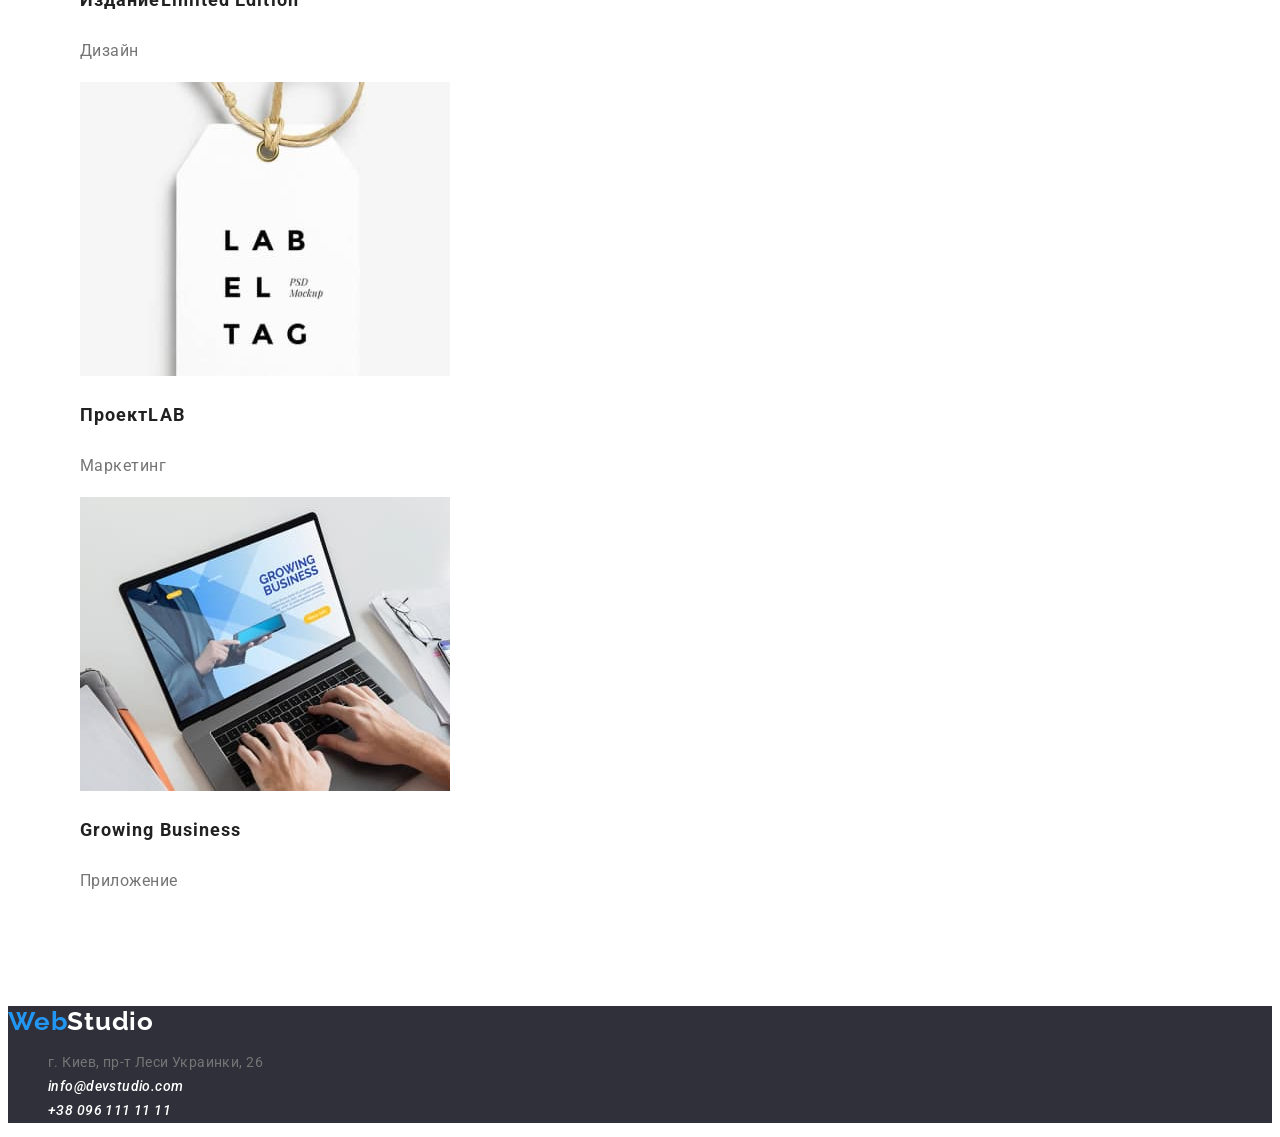
==== commit 03d0f85d: "Finished HW-2 At last! Hope it`s correct. Sorry for delay!" ====
--- a/portfolio.html
+++ b/portfolio.html
@@ -226,12 +226,12 @@
                 </div>
             </section>
         </main>
-        <footer>
+        <footer class="footer">
             <a href="index.html" class="logo link-reset" lang="en"
                 >Web<span class="logo-studio">Studio</span></a
             >
             <address>
-                <ul class="ul-reset">
+                <ul class="ul-reset address-list">
                     <li>
                         <a
                             class="link-reset address-link"
@@ -243,14 +243,14 @@
                     </li>
                     <li>
                         <a
-                            class="link-reset address-link"
+                            class="link-reset contacts-link"
                             href="mailto:info@devstudio.com"
                             >info@devstudio.com</a
                         >
                     </li>
                     <li>
                         <a
-                            class="link-reset address-link"
+                            class="link-reset contacts-link"
                             href="tel.:+380961111111"
                             >+38 096 111 11 11</a
                         >
--- a/css/style.css
+++ b/css/style.css
@@ -182,7 +182,33 @@
     letter-spacing: 0.03em;
     color: var(--secondary-color);
 }
-.address-link:hover,
-.address-link:focus {
-    color: var();
-}
+.address-list {
+    line-height: 1.71;
+    letter-spacing: 0.03em;
+    color: var(--light-color);
+}
+.address-list:hover,
+.address-list:focus {
+    color: var(--hover-color);
+}
+footer .logo-studio {
+    color: var(--light-color);
+}
+footer .address-link {
+    color: var(--secondary-color);
+    font-style: normal;
+    line-height: 1.71;
+
+    letter-spacing: 0.03em;
+}
+footer .contacts-link {
+    color: var(--light-color);
+    padding: 0;
+    line-height: 1.71;
+}
+footer .contacts-link:focus,
+footer .contacts-link:hover,
+footer .address-link:focus,
+footer .address-link:hover {
+    color: var(--hover-color);
+}
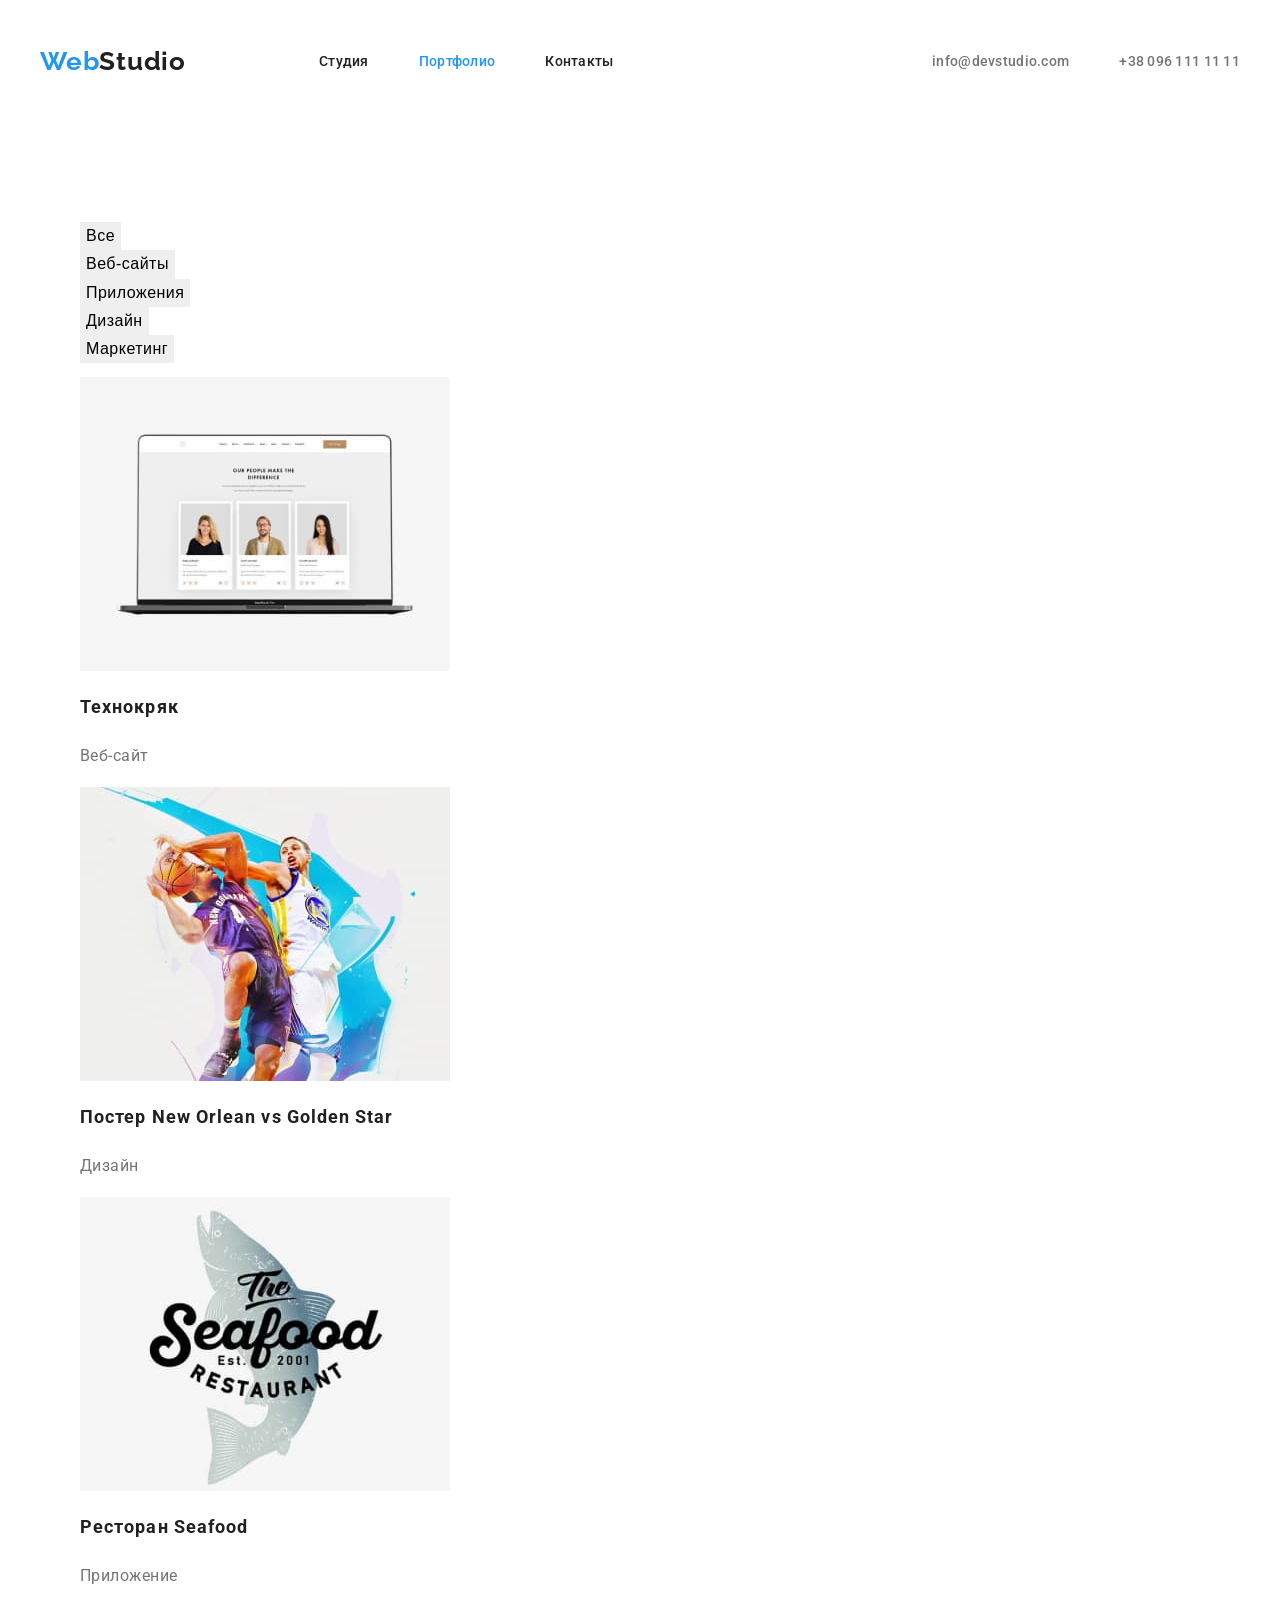
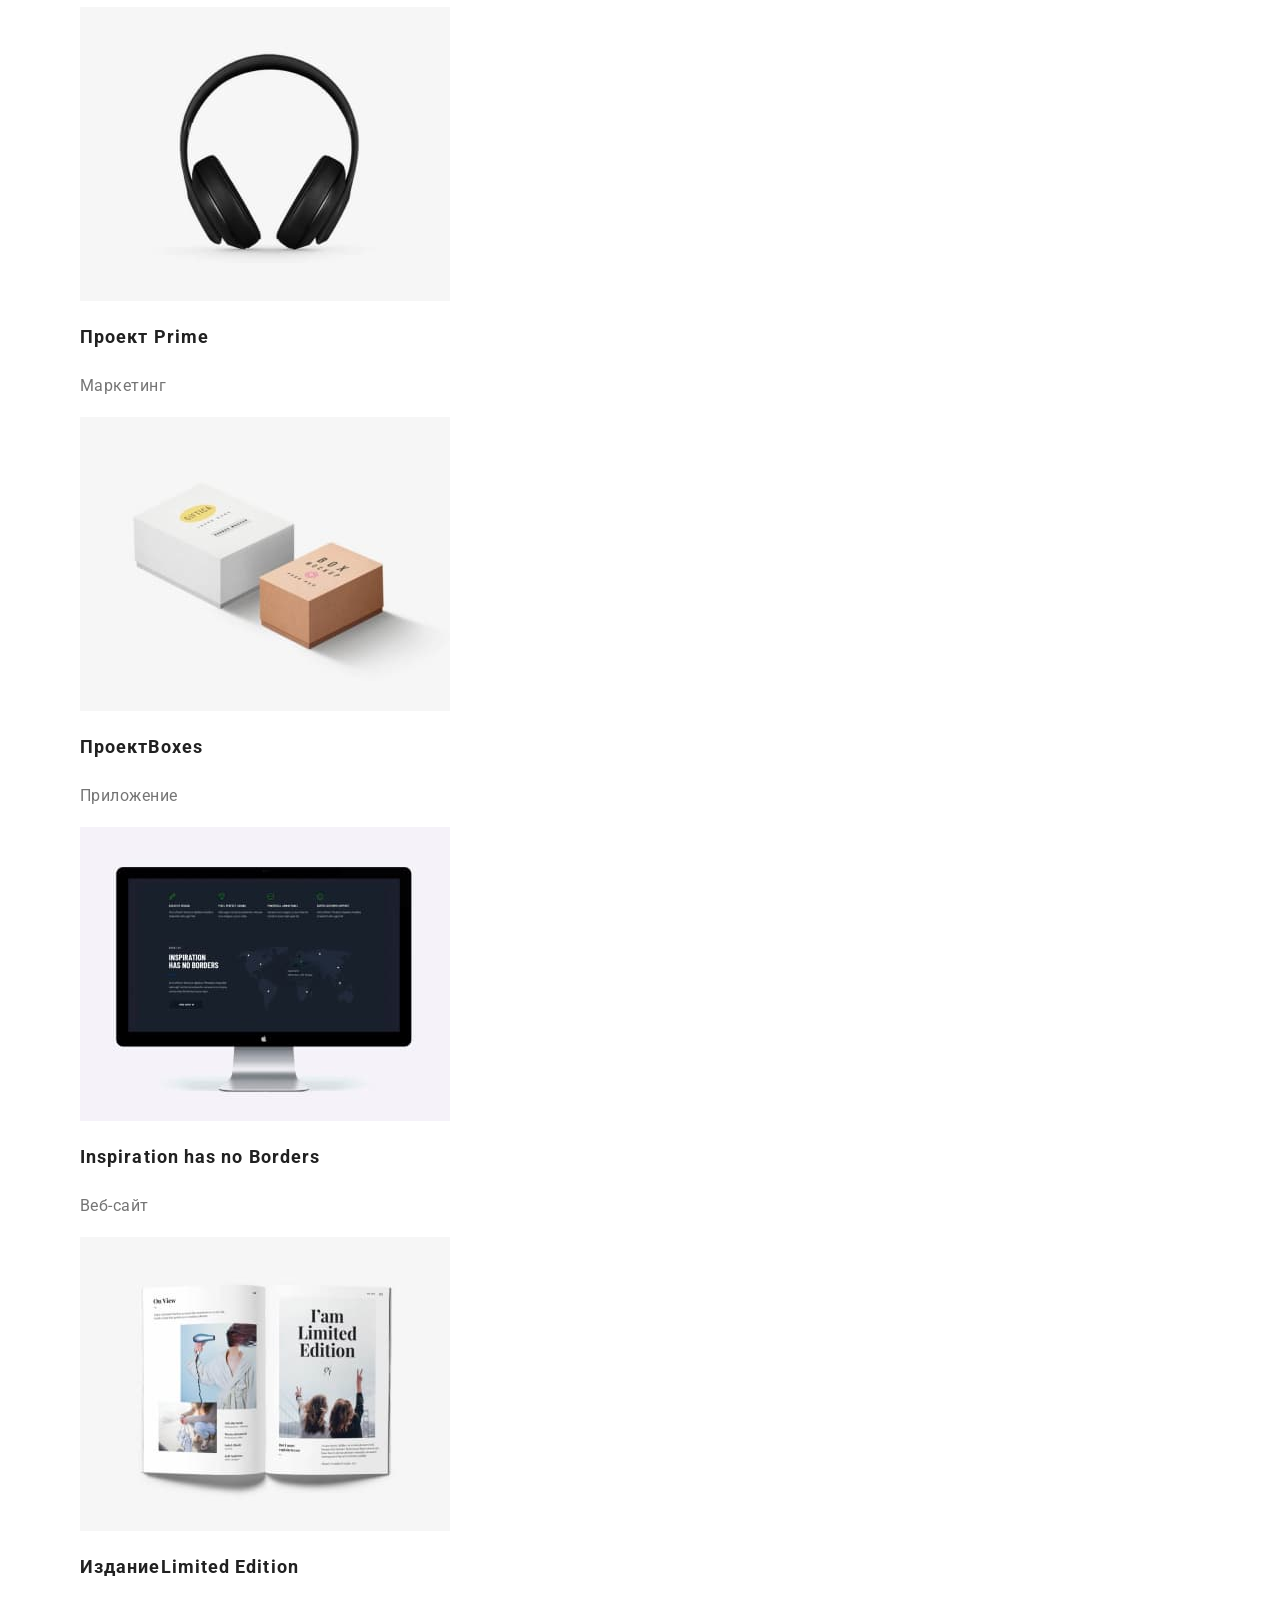
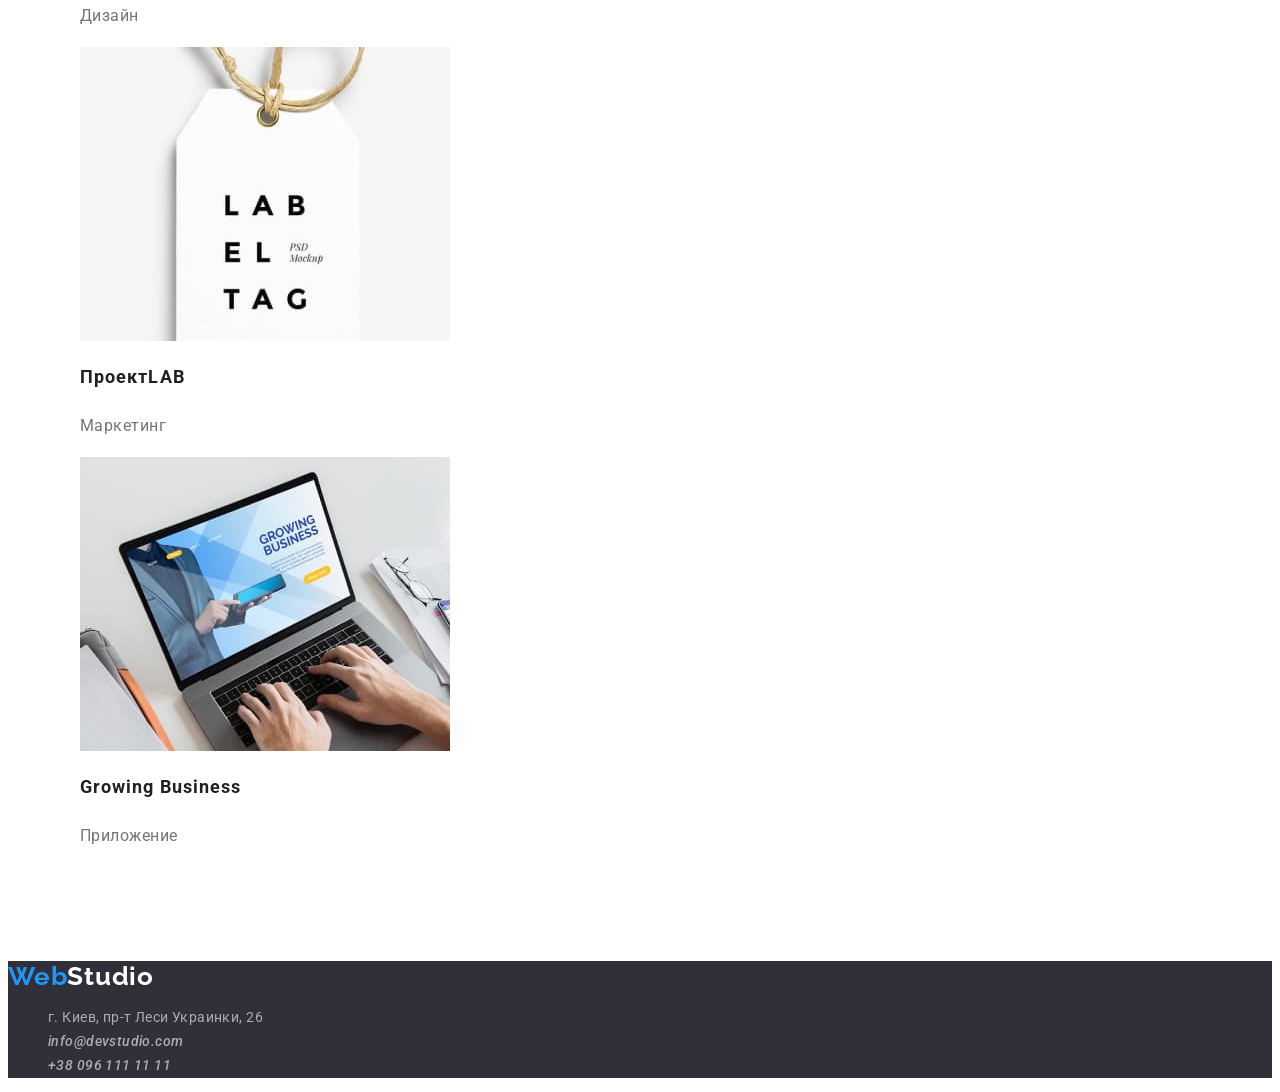
==== commit e28c8704: "fixed h3 to h2 in portfolio and footer color fixed h3 to h2 in portfolio and footer link color and o" ====
--- a/portfolio.html
+++ b/portfolio.html
@@ -113,7 +113,7 @@
                                 height="294"
                             />
                             <div>
-                                <h3>Технокряк</h3>
+                                <h2>Технокряк</h2>
                                 <p>Веб-сайт</p>
                             </div>
                         </li>
@@ -125,12 +125,12 @@
                                 height="294"
                             />
                             <div>
-                                <h3>
+                                <h2>
                                     Постер
                                     <span lang="en"
                                         >New Orlean vs Golden Star</span
                                     >
-                                </h3>
+                                </h2>
                                 <p>Дизайн</p>
                             </div>
                         </li>
@@ -142,7 +142,7 @@
                                 height="294"
                             />
                             <div>
-                                <h3>Ресторан <span lang="en">Seafood</span></h3>
+                                <h2>Ресторан <span lang="en">Seafood</span></h2>
                                 <p>Приложение</p>
                             </div>
                         </li>
@@ -154,7 +154,7 @@
                                 height="294"
                             />
                             <div>
-                                <h3>Проект <span>Prime</span></h3>
+                                <h2>Проект <span>Prime</span></h2>
                                 <p>Маркетинг</p>
                             </div>
                         </li>
@@ -166,7 +166,7 @@
                                 height="294"
                             />
                             <div>
-                                <h3>Проект<span>Boxes</span></h3>
+                                <h2>Проект<span>Boxes</span></h2>
                                 <p>Приложение</p>
                             </div>
                         </li>
@@ -178,7 +178,7 @@
                                 height="294"
                             />
                             <div>
-                                <h3 lang="en">Inspiration has no Borders</h3>
+                                <h2 lang="en">Inspiration has no Borders</h2>
                                 <p>Веб-сайт</p>
                             </div>
                         </li>
@@ -190,11 +190,11 @@
                                 height="294"
                             />
                             <div>
-                                <h3>
+                                <h2>
                                     Издание<span lang="en"
                                         >Limited Edition</span
                                     >
-                                </h3>
+                                </h2>
                                 <p>Дизайн</p>
                             </div>
                         </li>
@@ -206,7 +206,7 @@
                                 height="294"
                             />
                             <div>
-                                <h3>Проект<span lang="en">LAB</span></h3>
+                                <h2>Проект<span lang="en">LAB</span></h2>
                                 <p>Маркетинг</p>
                             </div>
                         </li>
@@ -218,7 +218,7 @@
                                 height="294"
                             />
                             <div>
-                                <h3 lang="en">Growing Business</h3>
+                                <h2 lang="en">Growing Business</h2>
                                 <p>Приложение</p>
                             </div>
                         </li>
--- a/css/style.css
+++ b/css/style.css
@@ -170,7 +170,7 @@
     background-color: var(--hover-color);
     border: none;
 }
-.portfolio-list h3 {
+.portfolio-list h2 {
     font-weight: 700;
     font-size: 18px;
     line-height: 2;
@@ -195,20 +195,22 @@
     color: var(--light-color);
 }
 footer .address-link {
-    color: var(--secondary-color);
+    color: var(--light-color);
     font-style: normal;
     line-height: 1.71;
-
+    opacity: 0.6;
     letter-spacing: 0.03em;
 }
 footer .contacts-link {
     color: var(--light-color);
     padding: 0;
     line-height: 1.71;
+    opacity: 0.6;
 }
 footer .contacts-link:focus,
 footer .contacts-link:hover,
 footer .address-link:focus,
 footer .address-link:hover {
-    color: var(--hover-color);
-}
+    color: var(--light-color);
+    opacity: 1;
+}
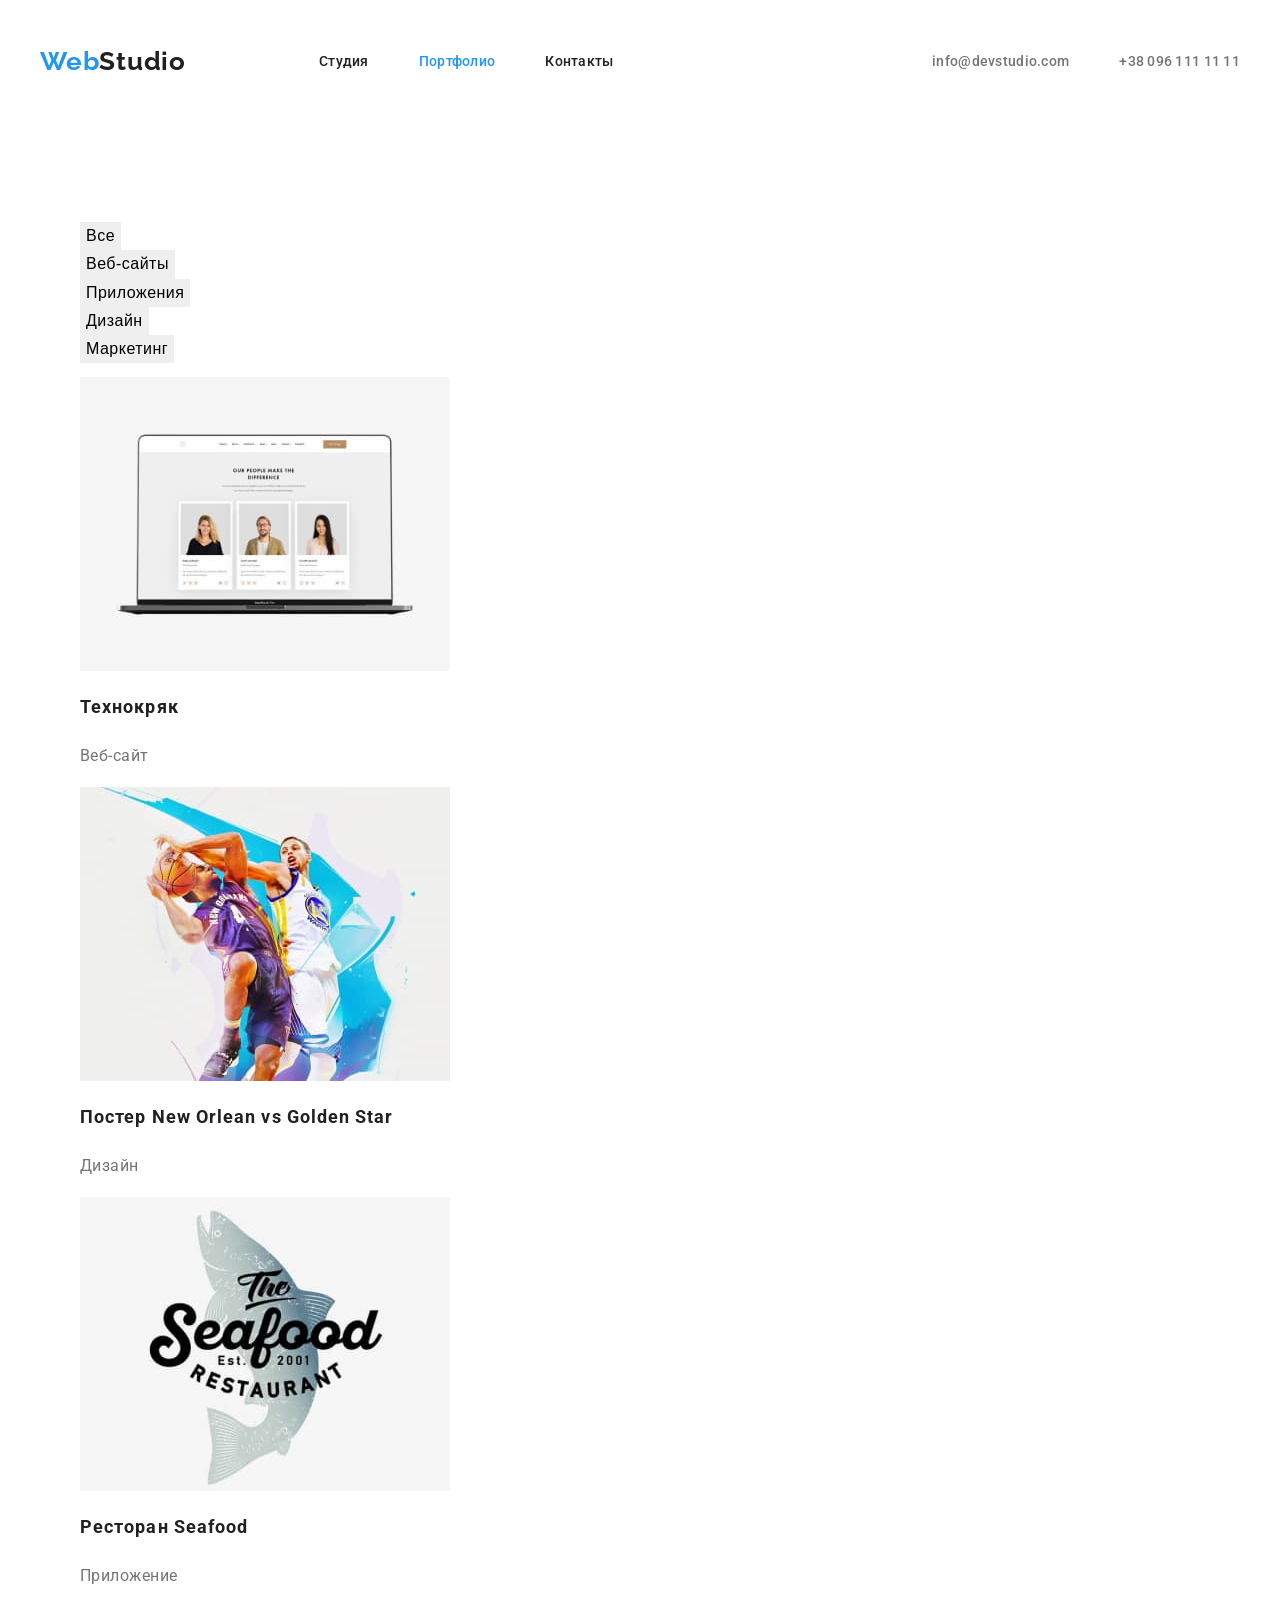
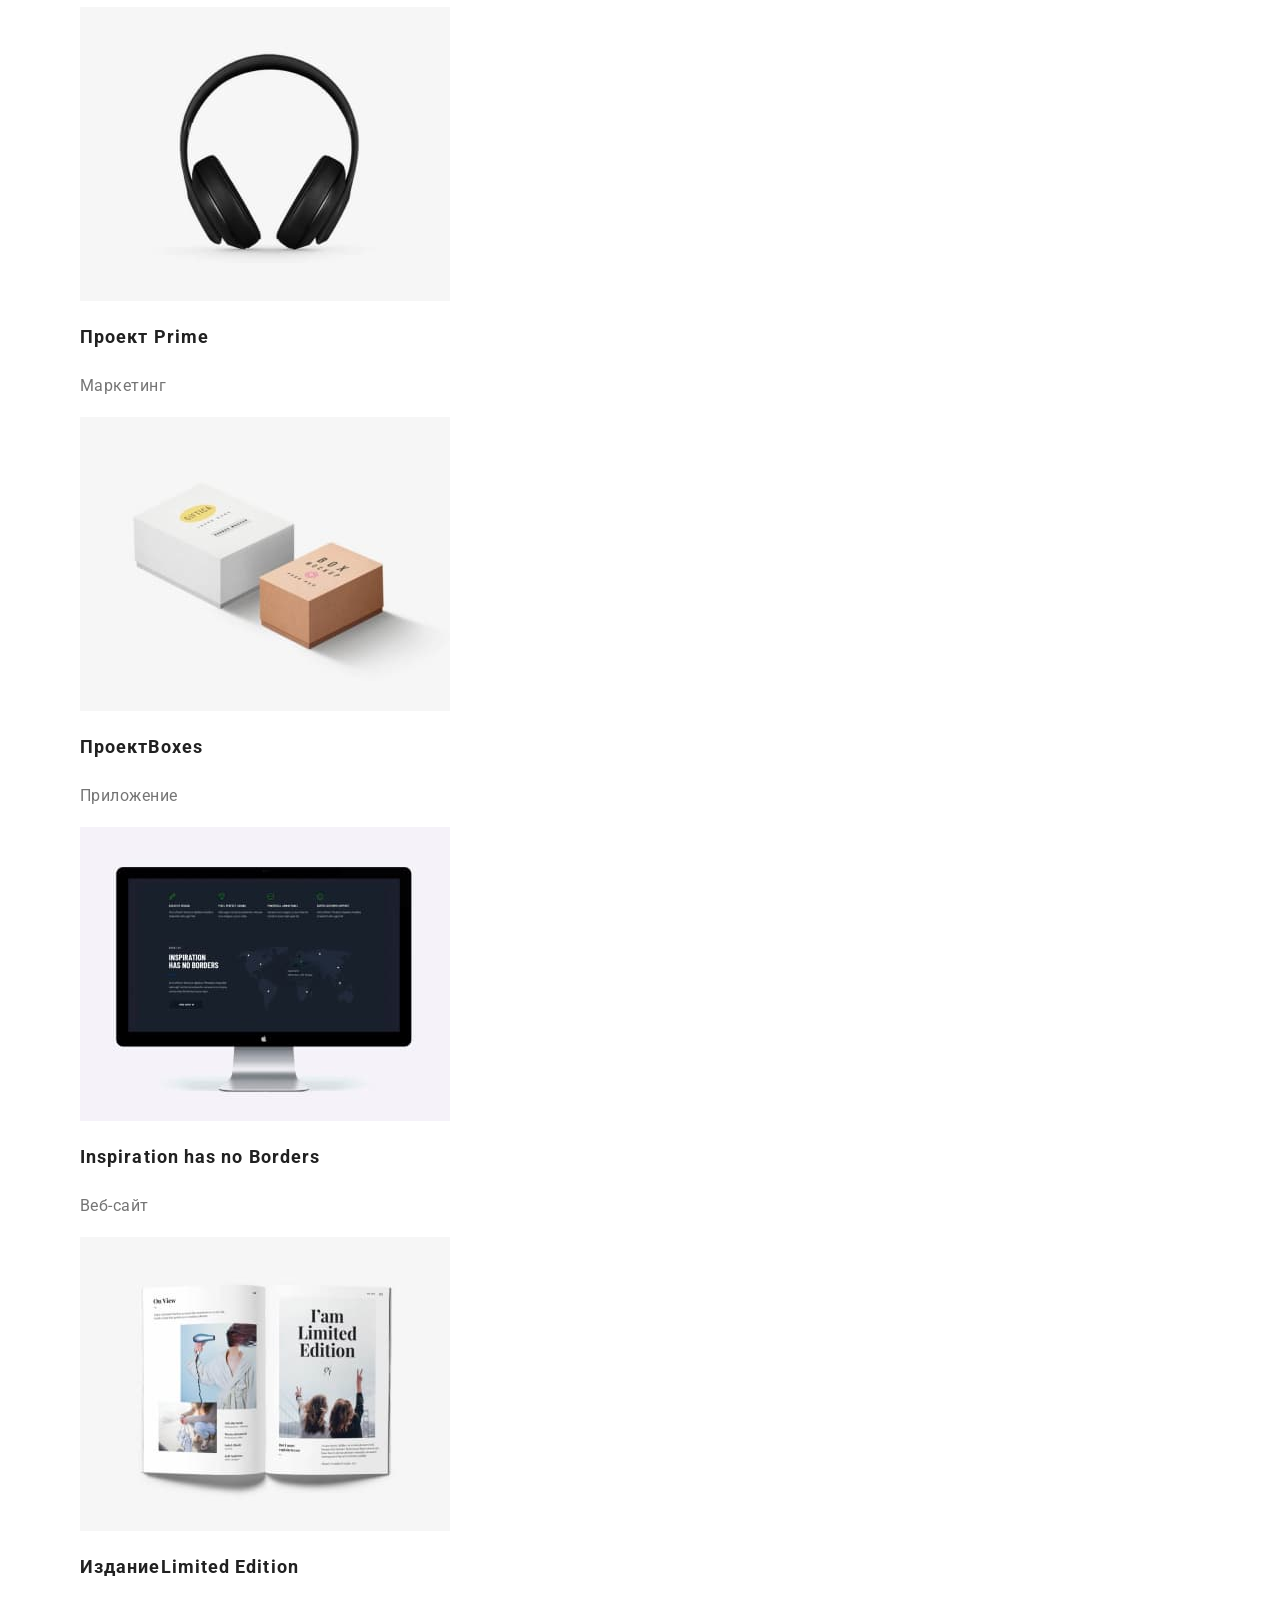
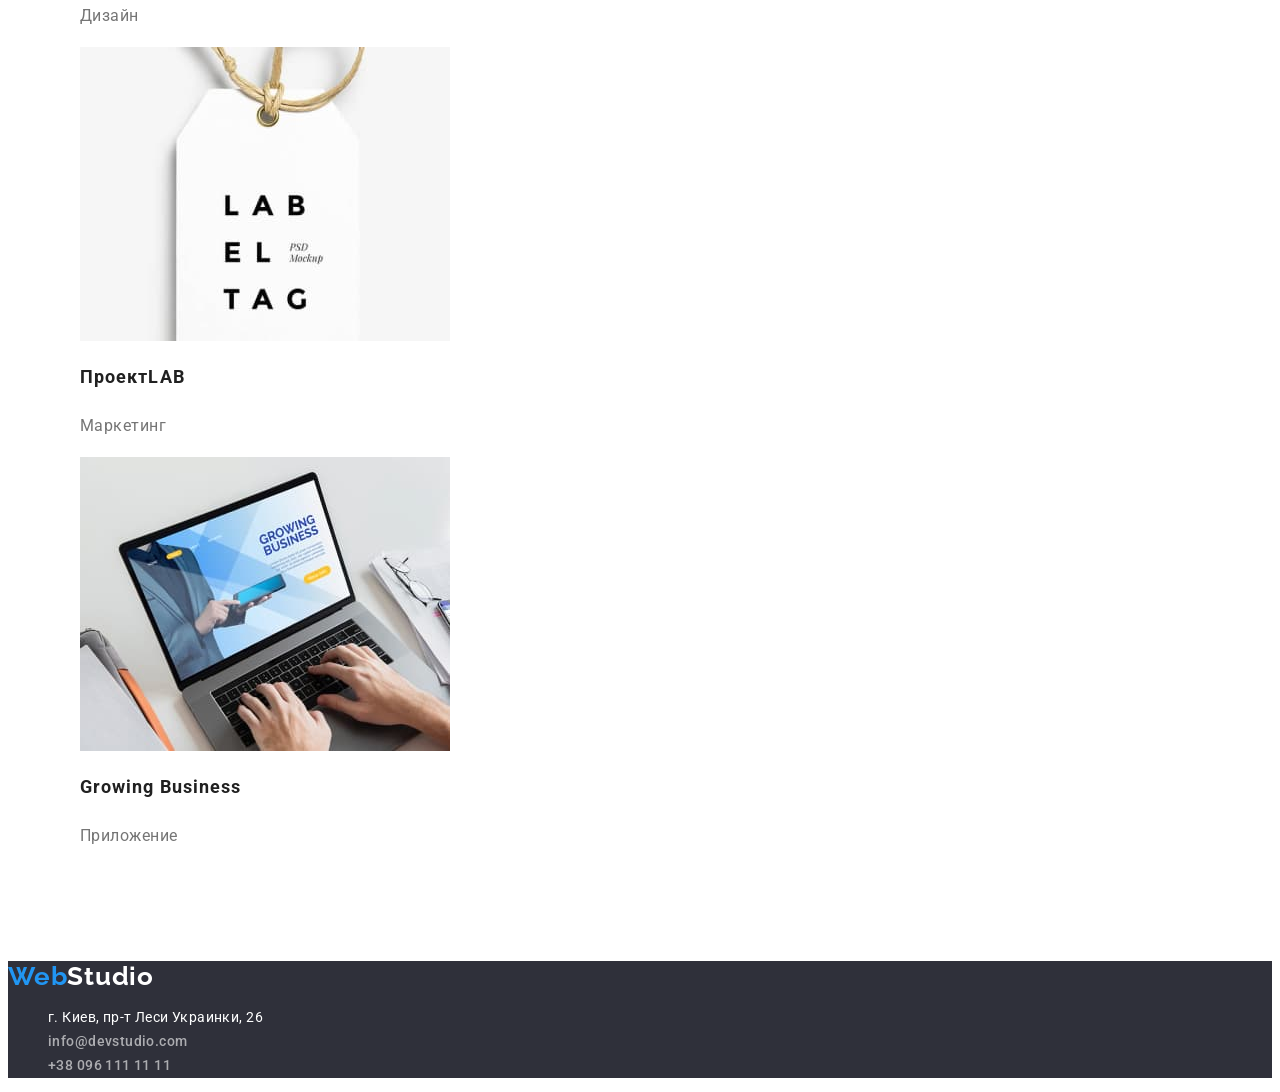
==== commit 5ccab1b0: "class .footer fixed class footer renamed" ====
--- a/portfolio.html
+++ b/portfolio.html
@@ -226,7 +226,7 @@
                 </div>
             </section>
         </main>
-        <footer class="footer">
+        <footer class="contacts-section-bottom">
             <a href="index.html" class="logo link-reset" lang="en"
                 >Web<span class="logo-studio">Studio</span></a
             >
--- a/css/style.css
+++ b/css/style.css
@@ -153,7 +153,7 @@
     letter-spacing: 0.03em;
     color: var(--secondary-color);
 }
-.footer {
+.contacts-section-bottom {
     background-color: var(--background-color);
 }
 .filter-button {
@@ -198,19 +198,22 @@
     color: var(--light-color);
     font-style: normal;
     line-height: 1.71;
+    letter-spacing: 0.03em;
+    opacity: 1;
+}
+footer .address-link:hover,
+footer .address-link:focus {
     opacity: 0.6;
-    letter-spacing: 0.03em;
 }
 footer .contacts-link {
     color: var(--light-color);
+    font-style: normal;
     padding: 0;
     line-height: 1.71;
     opacity: 0.6;
 }
 footer .contacts-link:focus,
-footer .contacts-link:hover,
-footer .address-link:focus,
-footer .address-link:hover {
+footer .contacts-link:hover {
     color: var(--light-color);
     opacity: 1;
 }
